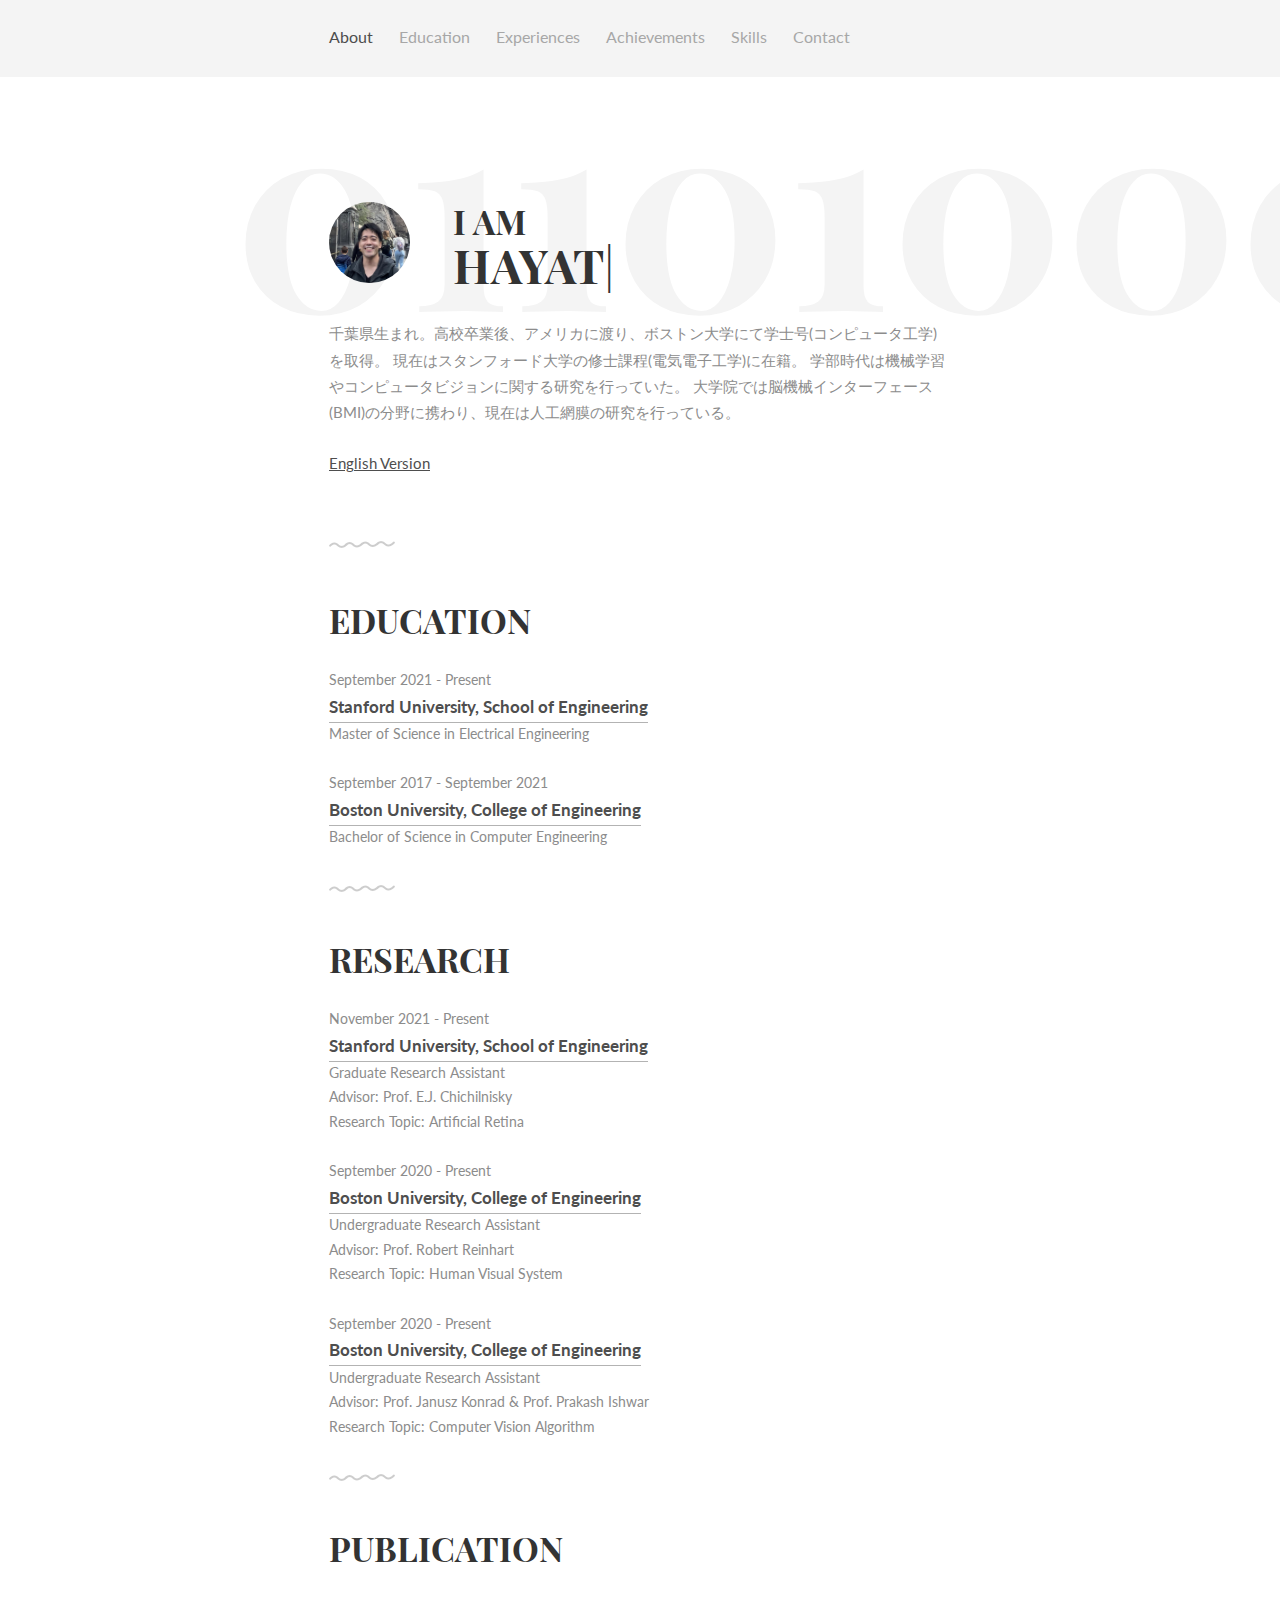
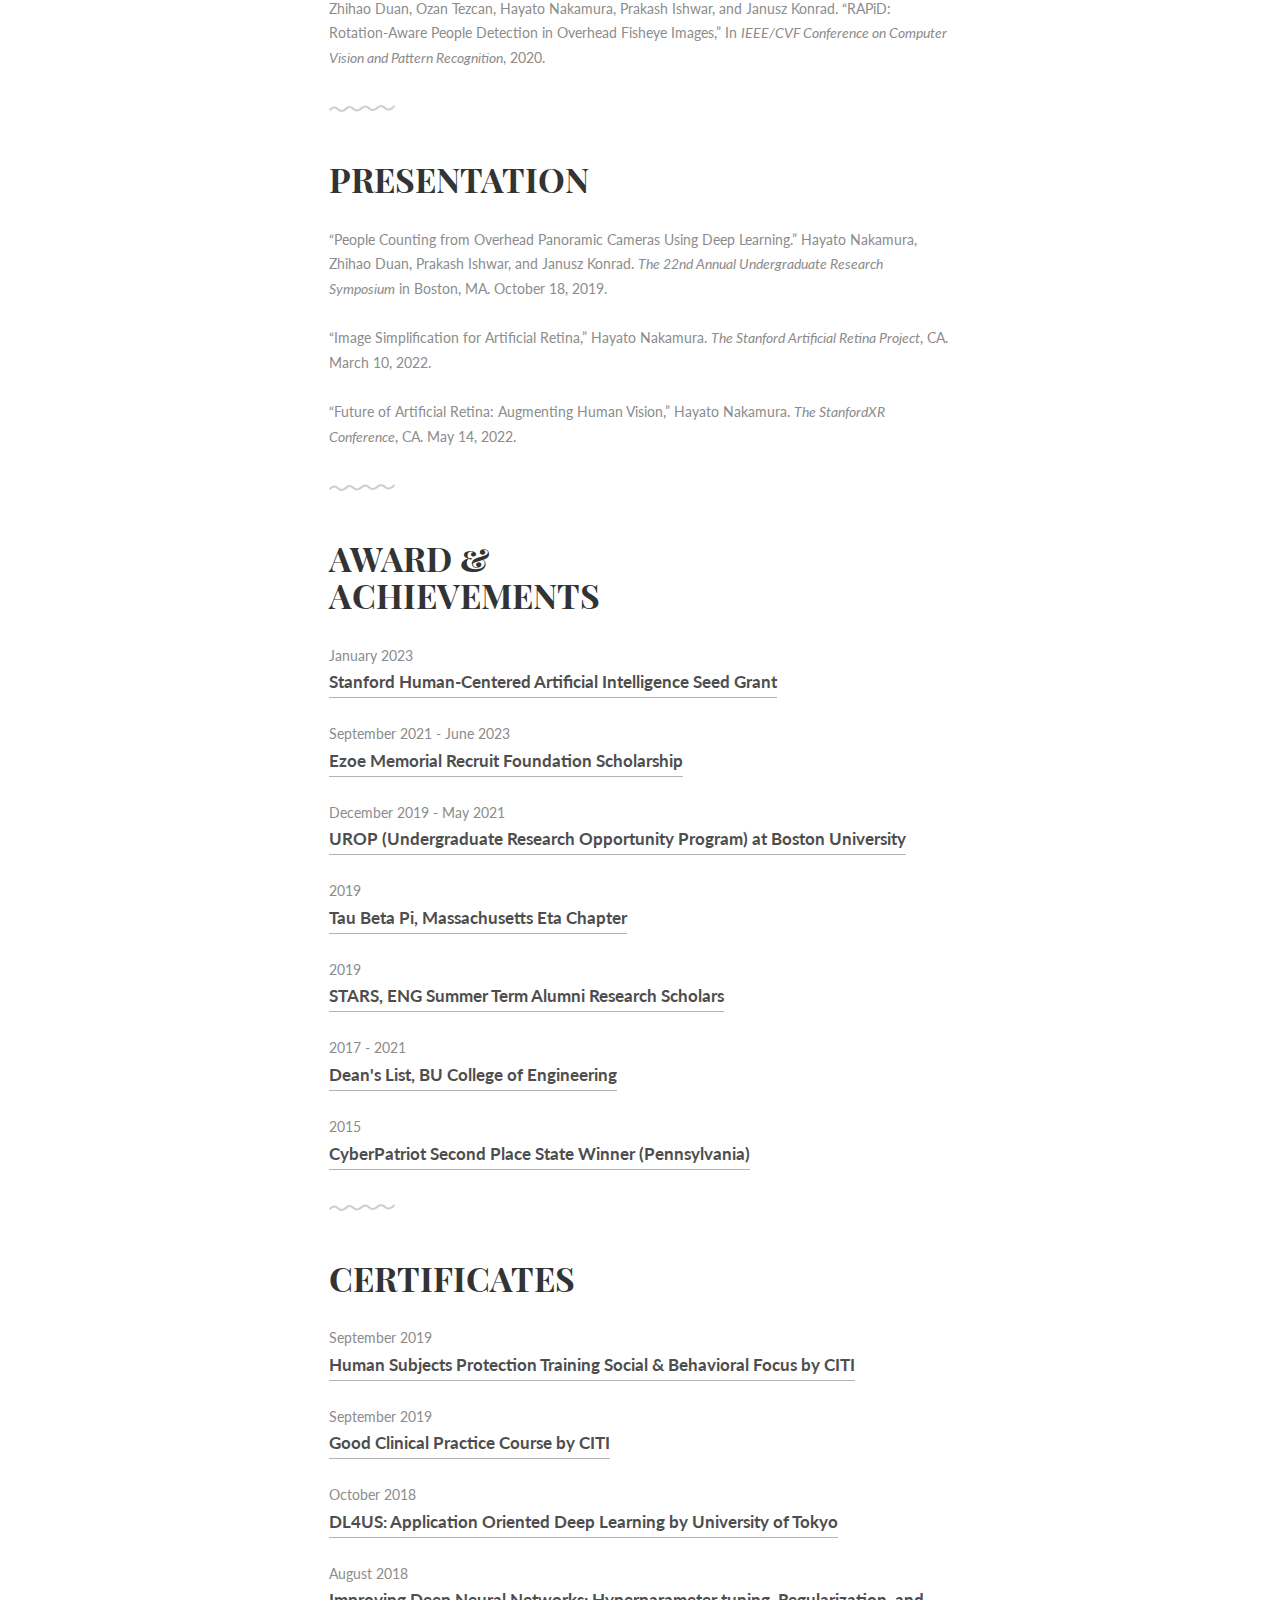
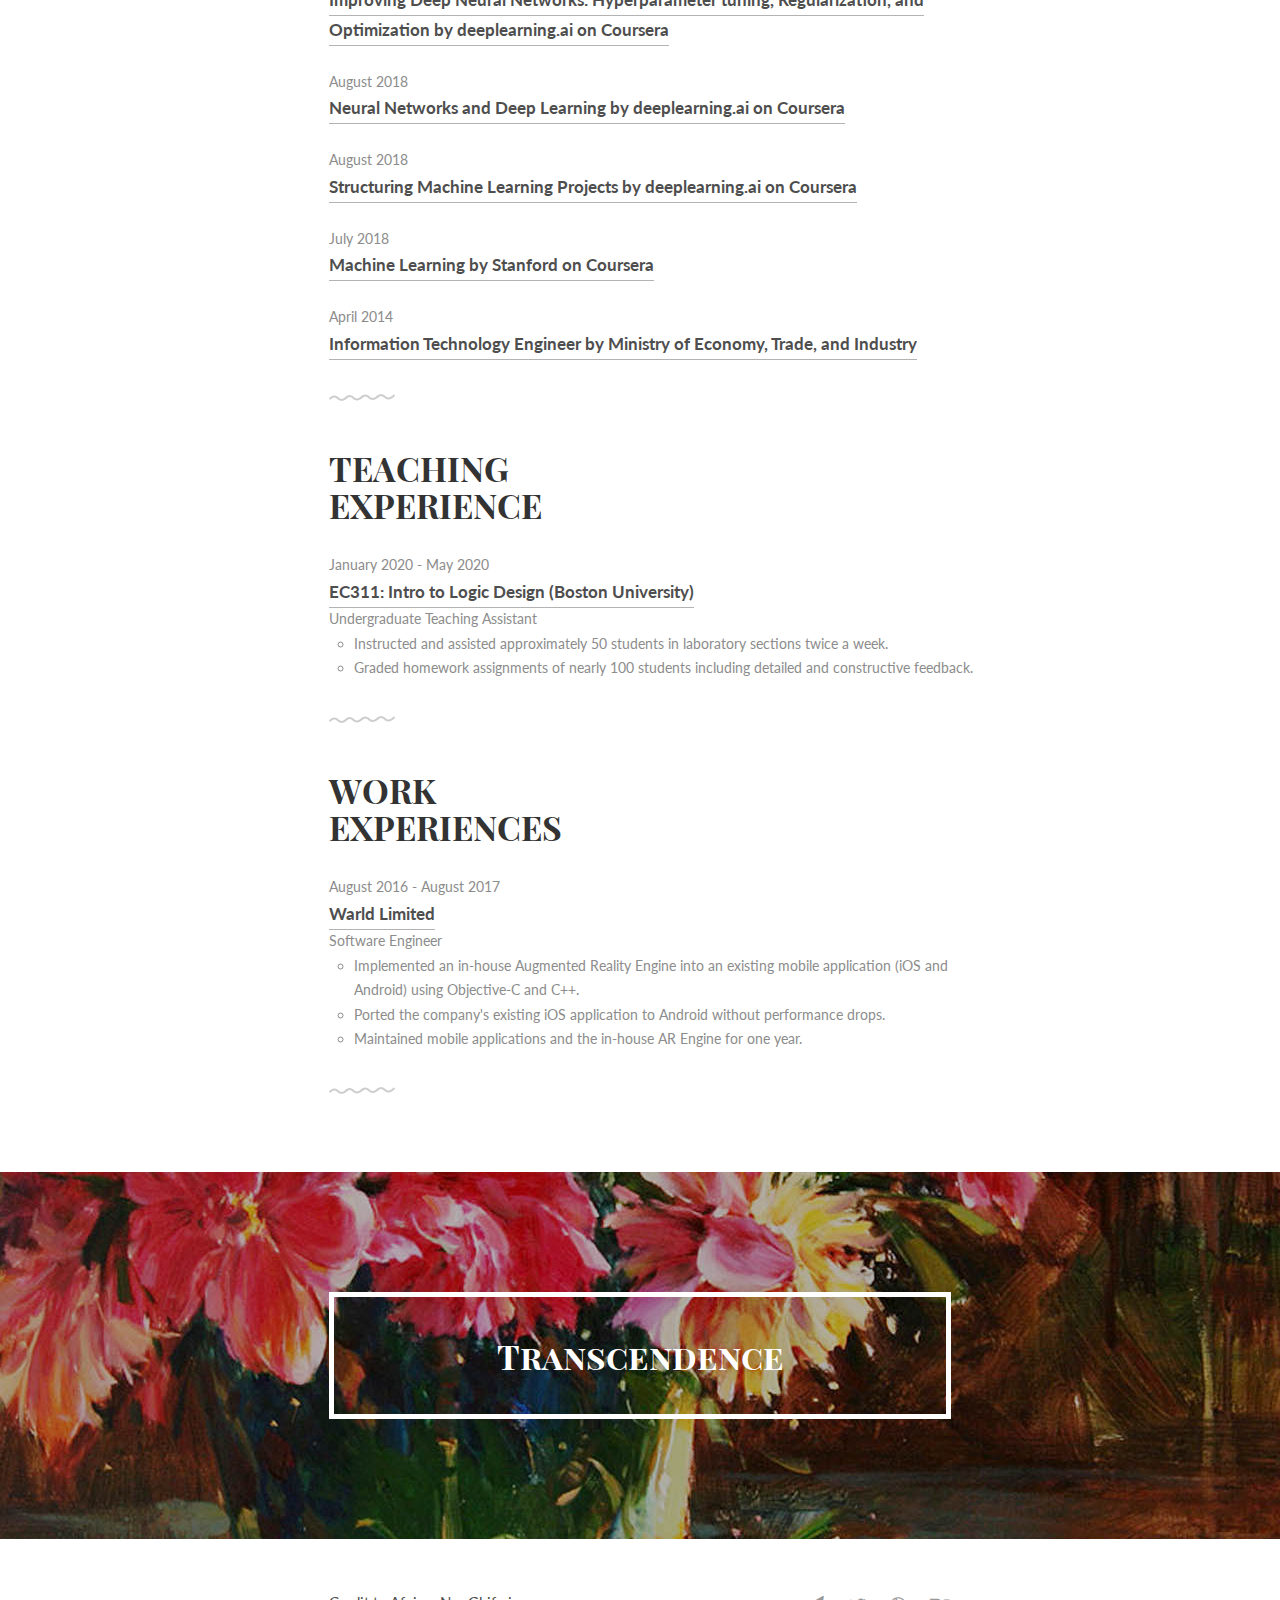
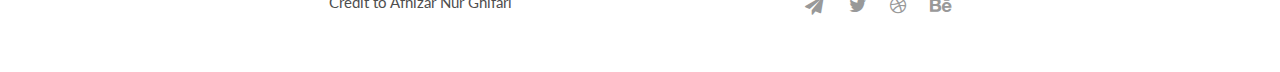
==== index_jp.html @ 0d904527 "jp version" ====
<!DOCTYPE html>
<html>
<head>
    <title>Hayato Nakamura</title>
    <meta charset="utf-8" />
    <meta name="viewport" content="width=device-width, initial-scale=1">
    <meta name="description" content="Draco is free PSD &amp; HTML template by @afnizarnur">
    <meta name="author" content="">
    <meta name="viewport" content="width=device-width, initial-scale=1" />
    <link rel="stylesheet" href="css/kube.min.css" />
    <link rel="stylesheet" href="css/font-awesome.min.css" />
    <link rel="stylesheet" href="css/custom.css" />
    <link rel="shortcut icon" href="img/favicon.png" />
	<link href='https://fonts.googleapis.com/css?family=Playfair+Display+SC:700' rel='stylesheet' type='text/css'>
	<link href='https://fonts.googleapis.com/css?family=Lato:400,700' rel='stylesheet' type='text/css'>
	<style>
		.intro h1:before {
			/* Edit this with your name or anything else */
			content: '0110100001100101011011000110110001101111';
		}
	</style>
</head>
<body>
	<!-- Navigation -->
	<div class="main-nav">
		<div class="container">
			<header class="group top-nav">
				<div class="navigation-toggle" data-tools="navigation-toggle" data-target="#navbar-1">
				    <span class="logo">HAYATO</span>
				</div>
			    <nav id="navbar-1" class="navbar item-nav">
				    <ul>
				        <li class="active"><a href="#about">About</a></li>
                        <li><a href="#education">Education</a></li>
				        <li><a href="#experiences">Experiences</a></li>
				        <li><a href="#achievements">Achievements</a></li>
				        <li><a href="#skills">Skills</a></li>
                        <li><a href="#contact">Contact</a></li>
				    </ul>
				</nav>
			</header>
		</div>
	</div>

	<!-- Introduction -->
	<div class="intro section" id="about">
		<div class="container">
			<!-- <p>Hi, thank you for visiting my website!</p> -->
			<div class="units-row units-split wrap">
				<div class="unit-20">
					<img src="img/IMG_9273.jpg" alt="Avatar">
				</div>
				<div class="unit-80">
					<h1>I am<br><span id="typed"></span></h1>
				</div>
				<p style="color: #8c8c8c;">
                    千葉県生まれ。高校卒業後、アメリカに渡り、ボストン大学にて学士号(コンピュータ工学)を取得。
                    現在はスタンフォード大学の修士課程(電気電子工学)に在籍。
                    学部時代は機械学習やコンピュータビジョンに関する研究を行っていた。
                    大学院では脳機械インターフェース(BMI)の分野に携わり、現在は人工網膜の研究を行っている。
				</p>
				<p style="color: #2e4b89"><a href="index.html">English Version</a></p>
			</div>
		</div>
	</div>

	<!-- Education -->
    <div class="education section second" id="educations">
        <div class="container">
            <h1>Education</h1>
            <ul class="education-list">
                <li>September 2021 - Present</li>
                <li><a href="https://engineering.stanford.edu/">Stanford University, School of Engineering</a></li>
                <li>Master of Science in Electrical Engineering</li>
            </ul>
            <ul class="education-list">
                <li>September 2017 - September 2021</li>
                <li><a href="https://www.bu.edu/eng/">Boston University, College of Engineering</a></li>
                <li>Bachelor of Science in Computer Engineering</li>
            </ul>
        </div>
    </div>

    <!-- Research Experice -->
    <div class="research section second" id="research">
        <div class="container"> 
            <h1>Research</h1>
            <ul class="research-list">
                <li>November 2021 - Present</li>
                <li><a href="https://engineering.stanford.edu/">Stanford University, School of Engineering</a></li>
                <li>Graduate Research Assistant</li>
                <li>Advisor: Prof. E.J. Chichilnisky</li>
                <li>Research Topic: Artificial Retina</li>
            </ul>
			<ul class="research-list">
                <li>September 2020 - Present</li>
                <li><a href="https://www.bu.edu/eng/">Boston University, College of Engineering</a></li>
                <li>Undergraduate Research Assistant</li>
                <li>Advisor: Prof. Robert Reinhart</li>
                <li>Research Topic: Human Visual System</li>
            </ul>
            <ul class="research-list">
                <li>September 2020 - Present</li>
                <li><a href="https://www.bu.edu/eng/">Boston University, College of Engineering</a></li>
                <li>Undergraduate Research Assistant</li>
                <li>Advisor: Prof. Janusz Konrad & Prof. Prakash Ishwar</li>
                <li>Research Topic: Computer Vision Algorithm</li>
            </ul>
        </div>
    </div>

	<!-- Publication -->
	<div class="research section second" id="research">
        <div class="container"> 
            <h1>Publication</h1>
            <ul class="research-list">
                <li>
					Zhihao Duan, Ozan Tezcan, Hayato Nakamura, Prakash Ishwar, and Janusz Konrad. “RAPiD: 
					Rotation-Aware People Detection in Overhead Fisheye Images,” In <i>IEEE/CVF Conference 
					on Computer Vision and Pattern Recognition</i>, 2020.
				</li>					
            </ul>
        </div>
    </div>

	<!-- Presentation -->
	<div class="research section second" id="research">
        <div class="container"> 
            <h1>Presentation</h1>
            <ul class="research-list">
                <li>
					“People Counting from Overhead Panoramic Cameras Using Deep Learning.” Hayato 
					Nakamura, Zhihao Duan, Prakash Ishwar, and Janusz Konrad. <i>The 22nd Annual 
					Undergraduate Research Symposium</i> in Boston, MA. October 18, 2019.
				</li>	
			</ul>
			<ul class="research-list">
				<li>
					“Image Simplification for Artificial Retina,” Hayato Nakamura. <i>The Stanford Artificial Retina 
					Project</i>, CA. March 10, 2022.	
				</li>			
            </ul>
			<ul class="research-list">
				<li>
					“Future of Artificial Retina: Augmenting Human Vision,” Hayato Nakamura. <i>The StanfordXR 
					Conference</i>, CA. May 14, 2022.
				</li>			
            </ul>
        </div>
    </div>

	<!-- Award & Achievements -->
	<div class="award section second" id="achievements">
		<div class="container">
			<h1>Award &amp;<br>Achievements</h1>
			<ul class="award-list list-flat">
				<li>January 2023</li>
				<li><a href="https://hai.stanford.edu/research/grant-programs/seed-research-grants">Stanford Human-Centered Artificial Intelligence Seed Grant</a></li>
			</ul>
			<ul class="award-list list-flat">
				<li>September 2021 - June 2023</li>
				<li><a href="https://www.recruit-foundation.org/en/">Ezoe Memorial Recruit Foundation Scholarship</a></li>
			</ul>
			<ul class="award-list list-flat">
				<li>December 2019 - May 2021</li>
				<li><a href="https://www.bu.edu/urop/">UROP (Undergraduate Research Opportunity Program) at Boston University</a></li>
			</ul>
			<ul class="award-list list-flat">
				<li>2019</li>
				<li><a href="https://www.tbp.org/recruit/recruitHome.cfm">Tau Beta Pi, Massachusetts Eta Chapter</a></li>
			</ul>
			<ul class="award-list list-flat">
				<li>2019</li>
				<li><a href="https://www.bu.edu/eng/admissions/undergraduate/research-opportunities/eng-summer-term-alumni-research-scholars-stars/">STARS, ENG Summer Term Alumni Research Scholars</a></li>
			</ul>
			<ul class="award-list list-flat">
				<li>2017 - 2021</li>
				<li><a href="https://www.bu.edu/academics/eng/policies/undergraduate-policies/deans-list/">Dean's List, BU College of Engineering</a></li>
			</ul>
			<ul class="award-list list-flat">
				<li>2015</li>
				<li><a href="https://www.uscyberpatriot.org/">CyberPatriot Second Place State Winner (Pennsylvania)</a></li>
			</ul>
		</div>
	</div>

	<!-- Certificates -->
	<div class="award section second" id="achievements">
		<div class="container">
			<h1>Certificates</h1>
			<ul class="award-list list-flat">
				<li>September 2019</li>
				<li><a href="https://about.citiprogram.org/course/human-subjects-research-irb-social-behavioral-educational-focus/">Human Subjects Protection Training Social & Behavioral Focus by CITI</a></li>
			</ul>
			<ul class="award-list list-flat">
				<li>September 2019</li>
				<li><a href="https://about.citiprogram.org/series/good-clinical-practice-gcp/">Good Clinical Practice Course by CITI</a></li>
			</ul>
			<ul class="award-list list-flat">
				<li>October 2018</li>
				<li><a href="https://weblab.t.u-tokyo.ac.jp/en/cfp-dl4us/">DL4US: Application Oriented Deep Learning by University of Tokyo</a></li>
			</ul>
			<ul class="award-list list-flat">
				<li>August 2018</li>
				<li><a href="https://www.coursera.org/learn/deep-neural-network">Improving Deep Neural Networks: Hyperparameter tuning, Regularization, and Optimization 
					by deeplearning.ai on Coursera</a></li>
			</ul>
			<ul class="award-list list-flat">
				<li>August 2018</li>
				<li><a href="https://www.coursera.org/learn/neural-networks-deep-learning">Neural Networks and Deep Learning by deeplearning.ai on Coursera </a></li>
			</ul>
			<ul class="award-list list-flat">
				<li>August 2018</li>
				<li><a href="https://www.coursera.org/learn/machine-learning-projects">Structuring Machine Learning Projects by deeplearning.ai on Coursera </a></li>
			</ul>
			<ul class="award-list list-flat">
				<li>July 2018</li>
				<li><a href="https://www.coursera.org/specializations/machine-learning-introduction">Machine Learning by Stanford on Coursera</a></li>
			</ul>
			<ul class="award-list list-flat">
				<li>April 2014</li>
				<li><a href="https://www.jitec.ipa.go.jp/index-e.html">Information Technology Engineer by Ministry of Economy, Trade, and Industry</a></li>
			</ul>
		</div>
	</div>

    <!-- Teaching Experience -->
    <div class="teaching section second" id="teachings">
        <div class="container">
            <h1>Teaching<br>Experience</h1>
            <ul class="teaching-list">
                <li>January 2020 - May 2020</li>
                <li><a href="https://www.bu.edu/eng/">EC311: Intro to Logic Design (Boston University)</a></li>
                <li>Undergraduate Teaching Assistant</li>
                <li id="regli">Instructed and assisted approximately 50 students in laboratory sections twice a week.</li>
                <li id="regli">Graded homework assignments of nearly 100 students including detailed and constructive feedback.</li>
            </ul>
        </div>
    </div>

    <!-- Work Experience -->
	<div class="work section second" id="experiences">
		<div class="container">
			<h1>Work<br>Experiences</h1>
			<ul class="work-list">
				<li>August 2016 - August 2017</li>
				<li><a href="https://hk.linkedin.com/company/warld-limited">Warld Limited</a></li>
				<li>Software Engineer</li>
                <li id="regli">Implemented an in-house Augmented Reality Engine into an existing mobile application (iOS and Android) using Objective-C and C++.
                <li id="regli">Ported the company's existing iOS application to Android without performance drops.</li>
                <li id="regli">Maintained mobile applications and the in-house AR Engine for one year.</li>
			</ul>
		</div>
	</div>

	<!-- Technical Skills -->
	<!-- <div class="skills section second" id="skills">
		<div class="container">
			<h1>Technical<br>Skills</h1>
			<ul class="skill-list list-flat">
				<li>Web Technology</li>
				<li>HTML / CSS / SASS / PHP / Javascript</li>
			</ul>
			<ul class="skill-list list-flat">
				<li>Database</li>
				<li>MySQL / MongoDB / Oracle / Access</li>
			</ul>
			<ul class="skill-list list-flat">
				<li>Framework</li>
				<li>Laravel / CodeIgniter / Zend / Ruby On Rails</li>
			</ul>
		</div>
	</div> -->

	<!-- Quote -->
	<div class="quote">
		<div class="container text-centered">
			<h1>Transcendence</h1>
		</div>
	</div>

	<footer>
		<div class="container">
			<div class="units-row">
			    <div class="unit-50">
			    	<p>Credit to Afnizar Nur Ghifari</p>
			    </div>
			    <div class="unit-50">
					<ul class="social list-flat right">
						<li><a href="mailto:nkwhayato@gmail.com"><i class="fa fa-send"></i></a></li>
						<li><a href="http://twitter.com/afnizarnur"><i class="fa fa-twitter"></i></a></li>
						<li><a href="http://dribbble.com/afnizarnur"><i class="fa fa-dribbble"></i></a></li>
						<li><a href="http://behance.com/afnizarnur"><i class="fa fa-behance"></i></a></li>
					</ul>
			    </div>
			</div>
		</div>
	</footer>

	<!-- Javascript -->
	<script src="js/jquery.min.js"></script>
	<script src="js/typed.min.js"></script>
    <script src="js/kube.min.js"></script>
    <script src="js/site.js"></script>
    <script>
		function newTyped(){}$(function(){$("#typed").typed({
		// Change to edit type effect
		strings: ["Hayato Nakamura"],

		typeSpeed:90,backDelay:700,contentType:"html",loop:!0,resetCallback:function(){newTyped()}}),$(".reset").click(function(){$("#typed").typed("reset")})});
    </script>
</body>
</html>
---- css/kube.min.css ----
*,*:before,*:after{-webkit-box-sizing:border-box;-moz-box-sizing:border-box;box-sizing:border-box}html{font-family:sans-serif;-ms-text-size-adjust:100%;-webkit-text-size-adjust:100%}html,body,div,span,object,iframe,p,blockquote,pre,a,abbr,acronym,address,big,cite,code,del,dfn,em,img,ins,kbd,q,s,samp,small,strike,strong,sub,sup,tt,var,b,u,i,center,dl,dt,dd,ol,ul,li,fieldset,form,label,legend,table,caption,tbody,tfoot,thead,tr,th,td,article,aside,canvas,details,embed,figure,figcaption,footer,header,hgroup,menu,nav,output,ruby,section,summary,time,mark,audio,video,h1,h2,h3,h4,h5,h6{margin:0;padding:0;border:0;outline:0;font-size:100%;vertical-align:baseline;background:transparent}a:active,a:hover{outline:0}article,aside,details,figcaption,figure,footer,header,hgroup,main,nav,section,embed,object,iframe,audio,video,canvas,progress,meter,output,textarea{display:block}audio:not([controls]){display:none;height:0}blockquote,q{quotes:none}blockquote p:before,blockquote p:after,q:before,q:after{content:'';content:none}table{border-collapse:collapse;border-spacing:0}caption,th,td{text-align:left;vertical-align:top}thead th,thead td{font-weight:bold;vertical-align:bottom}a img,th img,td img{vertical-align:top}button,input,select,textarea{margin:0}textarea{overflow:auto;vertical-align:top;resize:vertical}button{width:auto;overflow:visible}input[type="reset"],input[type="submit"],input[type="file"],input[type="radio"],input[type="checkbox"],select,button{cursor:pointer}input[type="radio"],input[type="checkbox"]{font-size:110%;position:relative;top:-1px;margin-right:3px}input[type="search"]{-webkit-appearance:textfield}input[type="search"]::-webkit-search-decoration,input[type="search"]::-webkit-search-cancel-button{-webkit-appearance:none}hr{display:block;height:1px;border:0;border-top:1px solid #ddd}img,video,audio,embed,object{max-width:100%}img,video,embed,object{height:auto}embed,object{height:100%}img{vertical-align:middle;-ms-interpolation-mode:bicubic}body{font-family:"Helvetica Neue",Helvetica,Tahoma,sans-serif;font-size:.9375em;line-height:1.65em;background:#fff;color:#222}a{color:#134da5}a:focus,a:hover{color:#de2c3b}h1,h2,h3,h4,h5,h6,.h1,.h2,.h3,.h4,.h5,.h6{font-family:"Helvetica Neue",Helvetica,Tahoma,sans-serif;font-weight:bold;color:#000;text-rendering:optimizeLegibility;margin:0 0 .5em 0}h1,.h1,h2,.h2{line-height:1.1}h3,.h3,h4,.h4{line-height:1.3}h1,.h1{font-size:2.25em}h2,.h2{font-size:1.5em;margin-bottom:.7em}h3,.h3{font-size:1.3125em}h4,.h4{font-size:1.125em}h5,.h5{font-size:1em}h6,.h6{font-size:.75em;text-transform:uppercase}.lead{font-size:1.3125em;line-height:1.5;margin-bottom:1.0999999999999999em}p,ul,ol,dl,dd,dt,blockquote,td,th{line-height:1.65em}ul,ol,ul ul,ol ol,ul ol,ol ul{margin:0 0 0 3.3em}ul li,ol li{text-align:left}ol ol li{list-style-type:lower-alpha}ol ol ol li{list-style-type:lower-roman}p,ul,ol,dl,blockquote,hr,pre,table,form,fieldset,figure,address{margin-bottom:1.65em}blockquote{position:relative;font-style:italic;font-size:1.125em;margin-left:2.4749999999999996em;padding-left:1.65em;border-left:2px solid #ddd}blockquote p{margin-bottom:.5em}blockquote small,cite{color:rgba(0,0,0,0.4);font-style:italic}small,blockquote cite{font-size:12.75px;line-height:1}address{font-style:normal}dl dt{font-weight:bold}dd{margin-left:1.65em}s,del{text-decoration:line-through}abbr[title],dfn[title]{border-bottom:1px dotted #0f0f0f;cursor:help}strong,b{font-weight:bold}em,i{font-style:italic}sub,sup{font-size:11.25px;line-height:0;position:relative}sup{top:-0.5em}sub{bottom:-0.25em}figcaption{margin:.3em 0;font-size:12.75px;font-style:italic}ins,u{text-decoration:underline}mark{background-color:#ffc800;color:#0f0f0f;text-decoration:none}pre,code,kbd,samp,var,output{font-size:90%;font-style:normal;font-family:Menlo,Monaco,Consolas,"Courier New",monospace}pre{margin-top:1.65em;font-size:100%;line-height:1.5;color:#222;overflow:auto}code,samp,kbd{padding:3px 6px 2px 6px;display:inline-block;line-height:1;border-radius:2px}code{background:#f4f4f4;border:1px solid #d4d4d4}pre code{font-size:100%;border:0;padding:0;background:0;line-height:1.65em}var{color:rgba(0,0,0,0.5)}samp{background:#d3e3fb;border:1px solid #b2cef8}kbd{background:#0f0f0f;color:rgba(255,255,255,0.85);white-space:nowrap}button:active,button:focus{outline:0}textarea,select{font-family:"Helvetica Neue",Helvetica,Tahoma,sans-serif;font-size:1em;box-shadow:none}textarea,select[multiple],select[multiple="multiple"]{padding:.3em .35em;line-height:1.35em;width:100%}input[type="text"],input[type="password"],input[type="email"],input[type="url"],input[type="phone"],input[type="tel"],input[type="number"],input[type="datetime"],input[type="date"],input[type="month"],input[type="color"],input[type="time"],input[type="search"],input[type="datetime-local"]{font-family:"Helvetica Neue",Helvetica,Tahoma,sans-serif;font-size:1em;box-shadow:none;padding:.3em .35em;line-height:1.65em;border-radius:0;outline:0}select[multiple],select[multiple="multiple"],textarea,input[type="text"],input[type="password"],input[type="email"],input[type="url"],input[type="phone"],input[type="tel"],input[type="number"],input[type="datetime"],input[type="date"],input[type="month"],input[type="color"],input[type="time"],input[type="search"],input[type="datetime-local"]{background:#fff;border:1px solid #ccc;position:relative;z-index:2;-webkit-appearance:none}textarea[disabled],input[type="text"][disabled],input[type="password"][disabled],input[type="email"][disabled],input[type="url"][disabled],input[type="phone"][disabled],input[type="tel"][disabled],input[type="number"][disabled],input[type="datetime"][disabled],input[type="date"][disabled],input[type="month"][disabled],input[type="color"][disabled],input[type="time"][disabled],input[type="search"][disabled],input[type="datetime-local"][disabled]{resize:none;color:rgba(0,0,0,0.5)}select[disabled],input[type="checkbox"][disabled],input[type="radio"][disabled]{cursor:default}input::-moz-focus-inner,button::-moz-focus-inner{border:0;padding:0}input[type="range"]{position:relative;top:3px}select{margin-bottom:0!important}fieldset{padding:1.65em;margin-bottom:1.65em;border:1px solid #ccc}fieldset *:last-child{margin-bottom:0!important}legend{font-weight:bold;padding:0 1em;margin-left:-1em}table{max-width:100%;width:100%;empty-cells:show}table caption{text-transform:uppercase;padding:0 1.0999999999999999em;color:rgba(0,0,0,0.4);font-size:12.75px}table th,table td{border-bottom:1px solid #eee;padding:.825em 1.0999999999999999em}table tfoot th,table tfoot td{color:rgba(0,0,0,0.4)}.units-container:after,.units-row:after{content:"";display:table;clear:both}.units-container:after,.units-row:after{content:"";display:table;clear:both}.units-container{padding-top:1px;margin-top:-1px}.units-row{margin-bottom:1.65em}.width-100,.unit-100{width:100%}.width-90,.unit-90{width:90%}.width-80,.unit-80{width:80%}.width-75,.unit-75{width:75%}.width-70,.unit-70{width:70%}.width-66,.unit-66{width:66.6%}.width-65,.unit-65{width:65%}.width-60,.unit-60{width:60%}.width-50,.unit-50{width:50%}.width-40,.unit-40{width:40%}.width-35,.unit-35{width:35%}.width-33,.unit-33{width:33.3%}.width-30,.unit-30{width:30%}.width-25,.unit-25{width:25%}.width-20,.unit-20{width:20%}.width-10,.unit-10{width:10%}.units-row .unit-90,.units-row .unit-80,.units-row .unit-75,.units-row .unit-70,.units-row .unit-66,.units-row .unit-65,.units-row .unit-60,.units-row .unit-50,.units-row .unit-40,.units-row .unit-35,.units-row .unit-33,.units-row .unit-30,.units-row .unit-25,.units-row .unit-20,.units-row .unit-10{float:left;margin-left:3%}.units-row .unit-90:first-child,.units-row .unit-80:first-child,.units-row .unit-75:first-child,.units-row .unit-70:first-child,.units-row .unit-66:first-child,.units-row .unit-65:first-child,.units-row .unit-60:first-child,.units-row .unit-50:first-child,.units-row .unit-40:first-child,.units-row .unit-35:first-child,.units-row .unit-33:first-child,.units-row .unit-30:first-child,.units-row .unit-25:first-child,.units-row .unit-20:first-child,.units-row .unit-10:first-child{margin-left:0}.units-row .unit-90{width:89.7%}.units-row .unit-80{width:79.4%}.units-row .unit-75{width:74.25%}.units-row .unit-70{width:69.1%}.units-row .unit-66{width:65.66666666666666%}.units-row .unit-65{width:65.66666666666666%}.units-row .unit-60{width:58.800000000000004%}.units-row .unit-50{width:48.5%}.units-row .unit-40{width:38.2%}.units-row .unit-35{width:31.333333333333332%}.units-row .unit-33{width:31.333333333333332%}.units-row .unit-30{width:27.9%}.units-row .unit-25{width:22.75%}.units-row .unit-20{width:17.6%}.units-row .unit-10{width:7.3%}.unit-push-90,.unit-push-80,.unit-push-75,.unit-push-70,.unit-push-66,.unit-push-65,.unit-push-60,.unit-push-50,.unit-push-40,.unit-push-35,.unit-push-33,.unit-push-30,.unit-push-25,.unit-push-20,.unit-push-10{position:relative}.unit-push-90{left:92.7%}.unit-push-80{left:82.4%}.unit-push-75{left:77.25%}.unit-push-70{left:72.1%}.unit-push-66{left:68.66666666666666%}.unit-push-65{left:68.66666666666666%}.unit-push-60{left:61.800000000000004%}.unit-push-50{left:51.5%}.unit-push-40{left:41.2%}.unit-push-35{left:34.33333333333333%}.unit-push-33{left:34.33333333333333%}.unit-push-30{left:30.9%}.unit-push-25{left:25.75%}.unit-push-20{left:20.6%}.unit-push-10{left:10.3%}.units-row .unit-push-right{float:right}.units-row .unit-role-right{margin-left:3%;float:right}.units-row .unit-role-left{margin-left:0}.centered,.unit-centered{float:none!important;margin:0 auto!important}.unit-padding{padding:1.65em}.units-padding .unit-100,.units-padding .unit-90,.units-padding .unit-80,.units-padding .unit-75,.units-padding .unit-70,.units-padding .unit-66,.units-padding .unit-65,.units-padding .unit-60,.units-padding .unit-50,.units-padding .unit-40,.units-padding .unit-35,.units-padding .unit-33,.units-padding .unit-30,.units-padding .unit-25,.units-padding .unit-20,.units-padding .unit-10{padding:1.65em}.units-split .unit-90,.units-split .unit-80,.units-split .unit-75,.units-split .unit-70,.units-split .unit-66,.units-split .unit-65,.units-split .unit-60,.units-split .unit-50,.units-split .unit-40,.units-split .unit-35,.units-split .unit-33,.units-split .unit-30,.units-split .unit-25,.units-split .unit-20,.units-split .unit-10{margin-left:0}.units-split .unit-90{width:90%}.units-split .unit-80{width:80%}.units-split .unit-75{width:75%}.units-split .unit-70{width:70%}.units-split .unit-66{width:66.6%}.units-split .unit-65{width:65%}.units-split .unit-60{width:60%}.units-split .unit-50{width:50%}.units-split .unit-40{width:40%}.units-split .unit-35{width:35%}.units-split .unit-33{width:33.3%}.units-split .unit-30{width:30%}.units-split .unit-25{width:25%}.units-split .unit-20{width:20%}.units-split .unit-10{width:10%}.blocks-2,.blocks-3,.blocks-4,.blocks-5,.blocks-6{padding-left:0;list-style:none;margin-left:-3%}.blocks-2:after,.blocks-3:after,.blocks-4:after,.blocks-5:after,.blocks-6:after{content:"";display:table;clear:both}.blocks-2:after,.blocks-3:after,.blocks-4:after,.blocks-5:after,.blocks-6:after{content:"";display:table;clear:both}.blocks-2>li,.blocks-3>li,.blocks-4>li,.blocks-5>li,.blocks-6>li{height:auto;float:left;margin-bottom:1.65em;margin-left:3%}.blocks-2>li ul,.blocks-3>li ul,.blocks-4>li ul,.blocks-5>li ul,.blocks-6>li ul{list-style-type:disc}.blocks-2>li ul ul,.blocks-3>li ul ul,.blocks-4>li ul ul,.blocks-5>li ul ul,.blocks-6>li ul ul{list-style-type:circle}.blocks-2>li li,.blocks-3>li li,.blocks-4>li li,.blocks-5>li li,.blocks-6>li li{float:none;margin:0}.blocks-2>li{width:47%}.blocks-3>li{width:30.333333333333332%}.blocks-4>li{width:22%}.blocks-5>li{width:17%}.blocks-6>li{width:13.666666666666666%}.block-first{clear:both}table.table-bordered td,table.table-bordered th{border:1px solid #eee}table.table-simple td,table.table-simple th,table.table-simple caption{border:0;padding-left:0}table.table-flat td,table.table-flat th,table.table-flat caption{border:0;padding:0}table.table-stroked td,table.table-stroked th{border-bottom:1px solid #eee}table.table-stripped tbody tr:nth-child(odd) td{background:#f8f8f8}table.table-hovered tbody tr:hover td{background-color:#f4f4f4}.table-container{width:100%;overflow:auto;margin-bottom:1.65em}.table-container table{margin-bottom:0}.table-container::-webkit-scrollbar{-webkit-appearance:none;width:14px;height:14px}.table-container::-webkit-scrollbar-thumb{border-radius:8px;border:3px solid #fff;background-color:rgba(0,0,0,0.3)}.forms .btn,.forms input[type="submit"].btn,.forms button,.forms input[type="submit"],.forms input[type="reset"]{padding:.3625em 1.3em}.forms .btn-outline{padding:.3em 1.3em}.forms .btn-outline.bold{padding:.2375em 1.3em}.forms label{display:block;margin-bottom:1.0999999999999999em}.forms input[type="text"],.forms input[type="password"],.forms input[type="email"],.forms input[type="url"],.forms input[type="phone"],.forms input[type="tel"],.forms input[type="number"],.forms input[type="datetime"],.forms input[type="date"],.forms input[type="month"],.forms input[type="color"],.forms input[type="time"],.forms input[type="search"],.forms input[type="range"],.forms input[type="file"],.forms input[type="datetime-local"],.forms textarea,.forms select{display:block}.forms-inline input[type="text"],.forms-inline-list input[type="text"],.forms-inline input[type="password"],.forms-inline-list input[type="password"],.forms-inline input[type="email"],.forms-inline-list input[type="email"],.forms-inline input[type="url"],.forms-inline-list input[type="url"],.forms-inline input[type="phone"],.forms-inline-list input[type="phone"],.forms-inline input[type="tel"],.forms-inline-list input[type="tel"],.forms-inline input[type="number"],.forms-inline-list input[type="number"],.forms-inline input[type="datetime"],.forms-inline-list input[type="datetime"],.forms-inline input[type="date"],.forms-inline-list input[type="date"],.forms-inline input[type="month"],.forms-inline-list input[type="month"],.forms-inline input[type="color"],.forms-inline-list input[type="color"],.forms-inline input[type="time"],.forms-inline-list input[type="time"],.forms-inline input[type="search"],.forms-inline-list input[type="search"],.forms-inline input[type="range"],.forms-inline-list input[type="range"],.forms-inline input[type="file"],.forms-inline-list input[type="file"],.forms-inline input[type="datetime-local"],.forms-inline-list input[type="datetime-local"],.forms-inline textarea,.forms-inline-list textarea,.forms-inline select,.forms-inline-list select{display:inline-block}.forms-list,.forms-inline,.forms-inline-list{margin:0;padding:0;margin-bottom:1.0999999999999999em;list-style:none}.forms-list label,.forms-inline label,.forms-inline-list li,.forms-inline-list li label{display:inline-block;margin-bottom:0}.forms-inline-list li label{margin-right:.825em}.forms-inline-list li{margin-bottom:3px}.forms-list li{margin-bottom:6px}.forms-desc{margin-top:4px;color:rgba(0,0,0,0.4);font-size:12.75px;line-height:1.4em}input[type="text"],input[type="password"],input[type="email"],input[type="url"],input[type="phone"],input[type="tel"],input[type="number"],input[type="datetime"],input[type="date"],input[type="month"],input[type="color"],input[type="time"],input[type="search"],input[type="datetime-local"],textarea{-moz-transition:border ease .5s;transition:border ease .5s}.error,.success{font-weight:normal;font-size:12.75px}input.input-error,textarea.input-error,select.input-error,.input-error{border-color:#de2c3b;box-shadow:0 0 0 2px rgba(222,44,59,0.3),0 1px 2px rgba(0,0,0,0.2) inset}input.input-success,textarea.input-success,select.input-success,.input-success{border-color:#2c9f42;box-shadow:0 0 0 2px rgba(44,159,66,0.3),0 1px 2px rgba(0,0,0,0.2) inset}input.input-gray,textarea.input-gray,select.input-gray,.input-gray{border-color:#b3b6b7;box-shadow:0 0 0 2px rgba(179,182,183,0.4),0 1px 2px rgba(0,0,0,0.2) inset}input[type="text"]:focus,input[type="password"]:focus,input[type="email"]:focus,input[type="url"]:focus,input[type="phone"]:focus,input[type="tel"]:focus,input[type="number"]:focus,input[type="datetime"]:focus,input[type="date"]:focus,input[type="month"]:focus,input[type="color"]:focus,input[type="time"]:focus,input[type="search"]:focus,input[type="datetime-local"]:focus,textarea:focus{outline:0;border-color:#2575ed;box-shadow:0 0 0 2px rgba(37,117,237,0.3),0 1px 2px rgba(0,0,0,0.2) inset}input.input-search,input[type="search"]{padding-right:.5em;padding-left:.5em;margin-bottom:0;border-radius:15px}input.input-on-black{border:1px solid rgba(255,255,255,0.1);background:rgba(255,255,255,0.35)}input.input-on-black::-webkit-input-placeholder{color:rgba(255,255,255,0.6)}input.input-on-black::-moz-placeholder{color:rgba(255,255,255,0.6)}input.input-on-black:focus,input.input-on-black.active{border:1px solid #fff;background:#fff;box-shadow:none}input.input-on-black:focus::-webkit-input-placeholder,input.input-on-black.active::-webkit-input-placeholder{color:#aaa}input.input-on-black:focus::-moz-placeholder,input.input-on-black.active::-moz-placeholder{color:#aaa}input.input-big{font-size:18px}input.input-small{font-size:12.75px}input.input-smaller{font-size:11.25px}.input-groups{display:table!important}.input-groups input{width:100%}.input-groups input,.input-groups .input-append,.input-groups .input-prepend,.input-groups .btn-append{display:table-cell!important}.input-groups .btn-append,.input-groups .input-append,.input-groups .input-prepend{width:1%;vertical-align:middle}.input-groups .input-append,.input-groups .input-prepend{background-color:#f4f4f4;border:1px solid #d4d4d4;margin:0;padding:.45em .75em .15em .75em;color:rgba(0,0,0,0.6);line-height:1.65em;font-size:12.75px;white-space:nowrap}.input-groups .input-prepend{border-right:0}.input-groups .input-append{position:relative;z-index:1;border-left:none}.input-groups .btn-append .btn{display:block;height:auto;border-radius:0 2px 2px 0}.navbar{font-size:105%;margin-bottom:1.65em}.navbar:after{content:"";display:table;clear:both}.navbar:after{content:"";display:table;clear:both}.navbar.navbar-left{float:left}.navbar.navbar-right{float:right}.navbar ul{list-style:none;margin:0}.navbar ul:after{content:"";display:table;clear:both}.navbar ul:after{content:"";display:table;clear:both}.navbar li{float:left;margin-right:1.65em}.navbar.navbar-right li{margin-right:0;margin-left:1.65em}.navbar a,.navbar span{display:block;text-decoration:none}.navbar a:hover{color:#de2c3b;text-decoration:underline}.navbar li.active a,.navbar span{text-decoration:none;cursor:text;color:rgba(0,0,0,0.4)}.navigation-toggle{display:none;text-transform:uppercase;position:relative;color:#0f0f0f;background-color:#fff}.navigation-toggle:after{position:absolute;z-index:1;top:50%;margin-top:-12px;left:10px;content:"\2630";font-size:24px;line-height:1}.navigation-toggle.navigation-toggle-black{background-color:#0f0f0f;color:#fff}.navigation-toggle.navigation-toggle-show{margin-bottom:1.65em}.navigation-toggle span{position:relative;z-index:2;cursor:pointer;display:block;padding:10px 20px 10px 40px}.navigation-fixed{position:fixed;top:0;left:0;z-index:101}.navbar-pills a,.navbar-pills span{padding:.825em 1.65em}.navbar-pills a:hover{color:#0f0f0f;background:#eee}.navbar-pills li.active a,.navbar-pills span{text-decoration:none;cursor:text;color:rgba(0,0,0,0.4);background:#eee}.navbar-pills li{margin-right:1px}.navbar-pills.navbar-right li{margin-left:1px}.fullwidth ul{width:100%}.fullwidth li{float:none!important;margin:0;display:table-cell;width:1%;text-align:center}.fullwidth li a,.fullwidth li span{display:block}.nav{margin-bottom:1.65em}.nav ul{list-style:none;margin:0}.nav ul li ul{margin-left:2em;font-size:.95em}.nav a,.nav span{display:block;padding:.5em 0}.nav a{color:#0f0f0f;text-decoration:none}.nav a:hover{color:#de2c3b;text-decoration:underline}.nav li.active a,.nav span{text-decoration:none;cursor:text;color:rgba(0,0,0,0.4)}.nav i.fa{width:1.65em}.nav-stacked li{margin-bottom:1px}.nav-stacked a,.nav-stacked span{padding:.6em .7em}.nav-stacked a{background:#f6f6f6}.nav-stacked a:hover{color:#000;background:#eee}.nav-stacked li.active a,.nav-stacked span{background:#fff;text-decoration:none;cursor:text;color:rgba(0,0,0,0.3)}.nav-stats li{position:relative}.nav-stats a,.nav-stats span{padding-right:50px}.nav-stats sup,.nav-stats .badge{position:absolute;top:50%;right:0}.nav-stats sup{color:rgba(0,0,0,0.4)}.nav-stats .badge{margin-top:-8px}.nav-tabs{border-bottom:1px solid #e3e3e3;margin-bottom:1.65em}.nav-tabs:after{content:"";display:table;clear:both}.nav-tabs:after{content:"";display:table;clear:both}.nav-tabs ul{list-style:none;margin:0}.nav-tabs li{float:left;margin-right:2px}.nav-tabs a,.nav-tabs span{display:block;line-height:1;padding:.825em 1.65em;border:1px solid transparent}.nav-tabs a{color:rgba(0,0,0,0.5);text-decoration:none}.nav-tabs a:focus,.nav-tabs a:hover{color:#0f0f0f;text-decoration:underline;background-color:#eee}.nav-tabs li.active a,.nav-tabs span{color:#0f0f0f;background:#fff;position:relative;border:1px solid #ddd;border-bottom:1px solid #fff;bottom:-1px;cursor:default;text-decoration:none}.breadcrumbs{margin-bottom:1.65em}.breadcrumbs:after{content:"";display:table;clear:both}.breadcrumbs:after{content:"";display:table;clear:both}.breadcrumbs ul{font-size:.9em;color:rgba(0,0,0,0.4);list-style:none;margin:0}.breadcrumbs ul:after{content:"";display:table;clear:both}.breadcrumbs ul:after{content:"";display:table;clear:both}.breadcrumbs li{float:left;margin-right:5px}.breadcrumbs li+li:before{content:" > ";color:#aaa;font-size:12px;margin:0 7px 0 5px;position:relative;top:-1px}.breadcrumbs.breadcrumbs-path li+li:before{content:" / ";top:0}.breadcrumbs a{color:#0f0f0f;text-decoration:none}.breadcrumbs a:hover{color:#0f0f0f;text-decoration:underline}.breadcrumbs li.active a,.breadcrumbs span,.breadcrumbs li.active a:hover{text-decoration:none;cursor:text;color:rgba(0,0,0,0.4)}.pagination{position:relative;left:-9px;margin-left:0;list-style:none}.pagination:after{content:"";display:table;clear:both}.pagination:after{content:"";display:table;clear:both}.pagination li{float:left;margin-right:2px}.pagination a,.pagination span{display:block;padding:7px 9px;line-height:1;border-radius:2px;color:#0f0f0f;text-decoration:none}.pagination span,.pagination li.active a,.pagination li.active a:hover{color:#fff;background-color:#0f0f0f;cursor:text}.pagination a:focus,.pagination a:hover{text-decoration:none;background-color:#0f0f0f;color:#fff}.btn,input[type="submit"].btn{display:inline-block;vertical-align:top;font-family:"Helvetica Neue",Helvetica,Tahoma,sans-serif;font-size:1em;font-weight:400;line-height:1.65em;text-align:center;text-decoration:none;color:#222;-webkit-appearance:none;outline:0;margin:0;border:0;border-radius:2px;box-shadow:none;cursor:pointer;background:#e0e3e5;padding:.55em 2.5em}.btn:hover,input[type="submit"].btn:hover{color:rgba(0,0,0,0.5);background:#b3b6b7}.btn::-moz-focus-inner{border:0;padding:0}.btn-big,input[type="submit"].btn-big{font-size:18px}.btn-small,input[type="submit"].btn-small{font-size:12.75px}.btn-smaller,input[type="submit"].btn-smaller{font-size:11.25px;vertical-align:baseline}.btn-round{border-radius:15px}.btn-outline,input[type="submit"].btn-outline{background:0;padding:.48750000000000004em 2.5em;border:1px solid #0f0f0f}.btn-outline:hover,input[type="submit"].btn-outline:hover{border-color:#b3b6b7}.btn-outline.btn-active{padding:.55em 2.5em}.btn-outline.bold{border-width:2px;padding:.42500000000000004em 2.5em}.btn-active,.btn[disabled],.btn-disabled{background:0;background:#b3b6b7;color:rgba(0,0,0,0.5)}.btn-active:hover,.btn[disabled]:hover,.btn-disabled:hover{color:rgba(0,0,0,0.5);background:#b3b6b7}.btn-active{box-shadow:0 1px 3px rgba(0,0,0,0.4) inset}.btn-outline.btn[disabled],.btn-outline.btn-disabled{background:0;box-shadow:none;color:rgba(0,0,0,0.3);border:1px solid rgba(0,0,0,0.1)}.btn-outline.btn-active{background:0;color:rgba(0,0,0,0.4);border:0;box-shadow:0 1px 3px rgba(0,0,0,0.2) inset}.btn[disabled],.btn-disabled{cursor:default;box-shadow:none}.btn-blue,input[type="submit"].btn-blue{color:rgba(255,255,255,0.9);background:#2575ed}.btn-blue:hover,input[type="submit"].btn-blue:hover{color:rgba(255,255,255,0.6);background:#1a52a5}.btn-blue.btn-active,input[type="submit"].btn-blue.btn-active{box-shadow:0 1px 4px rgba(0,0,0,0.5) inset}.btn-blue.btn-active,input[type="submit"].btn-blue.btn-active,.btn-blue.btn-disabled,input[type="submit"].btn-blue.btn-disabled,.btn-blue.btn[disabled],input[type="submit"].btn-blue.btn[disabled]{color:rgba(255,255,255,0.5);background:#1a52a5}.btn-blue.btn-active:hover,input[type="submit"].btn-blue.btn-active:hover,.btn-blue.btn-disabled:hover,input[type="submit"].btn-blue.btn-disabled:hover,.btn-blue.btn[disabled]:hover,input[type="submit"].btn-blue.btn[disabled]:hover{color:rgba(255,255,255,0.5)}.btn-blue.btn-outline,input[type="submit"].btn-blue.btn-outline{background:0;border-color:#2575ed;color:#2575ed}.btn-blue.btn-outline:hover,input[type="submit"].btn-blue.btn-outline:hover{color:rgba(255,255,255,0.9);background:#2575ed}.btn-blue.btn-outline.btn[disabled],input[type="submit"].btn-blue.btn-outline.btn[disabled],.btn-blue.btn-outline.btn-disabled,input[type="submit"].btn-blue.btn-outline.btn-disabled{background:0;box-shadow:none;color:rgba(37,117,237,0.4);border:1px solid rgba(37,117,237,0.3)}.btn-blue.btn-outline.btn-active,input[type="submit"].btn-blue.btn-outline.btn-active{background:0;color:rgba(37,117,237,0.6);border:0;box-shadow:0 1px 3px rgba(26,82,165,0.6) inset}.btn-blue:hover,input[type="submit"].btn-blue:hover{color:rgba(255,255,255,0.6);background:#1a52a5}.btn-blue.btn-active,input[type="submit"].btn-blue.btn-active{box-shadow:0 1px 4px rgba(0,0,0,0.5) inset}.btn-blue.btn-active,input[type="submit"].btn-blue.btn-active,.btn-blue.btn-disabled,input[type="submit"].btn-blue.btn-disabled,.btn-blue.btn[disabled],input[type="submit"].btn-blue.btn[disabled]{color:rgba(255,255,255,0.5);background:#1a52a5}.btn-blue.btn-active:hover,input[type="submit"].btn-blue.btn-active:hover,.btn-blue.btn-disabled:hover,input[type="submit"].btn-blue.btn-disabled:hover,.btn-blue.btn[disabled]:hover,input[type="submit"].btn-blue.btn[disabled]:hover{color:rgba(255,255,255,0.5)}.btn-blue.btn-outline,input[type="submit"].btn-blue.btn-outline{background:0;border-color:#2575ed;color:#2575ed}.btn-blue.btn-outline:hover,input[type="submit"].btn-blue.btn-outline:hover{color:rgba(255,255,255,0.9);background:#2575ed}.btn-blue.btn-outline.btn[disabled],input[type="submit"].btn-blue.btn-outline.btn[disabled],.btn-blue.btn-outline.btn-disabled,input[type="submit"].btn-blue.btn-outline.btn-disabled{background:0;box-shadow:none;color:rgba(37,117,237,0.4);border:1px solid rgba(37,117,237,0.3)}.btn-blue.btn-outline.btn-active,input[type="submit"].btn-blue.btn-outline.btn-active{background:0;color:rgba(37,117,237,0.6);border:0;box-shadow:0 1px 3px rgba(26,82,165,0.6) inset}.btn-red,input[type="submit"].btn-red{color:rgba(255,255,255,0.9);background:#de2c3b}.btn-red:hover,input[type="submit"].btn-red:hover{color:rgba(255,255,255,0.6);background:#b2232f}.btn-red.btn-active,input[type="submit"].btn-red.btn-active{box-shadow:0 1px 4px rgba(0,0,0,0.5) inset}.btn-red.btn-active,input[type="submit"].btn-red.btn-active,.btn-red.btn-disabled,input[type="submit"].btn-red.btn-disabled,.btn-red.btn[disabled],input[type="submit"].btn-red.btn[disabled]{color:rgba(255,255,255,0.5);background:#b2232f}.btn-red.btn-active:hover,input[type="submit"].btn-red.btn-active:hover,.btn-red.btn-disabled:hover,input[type="submit"].btn-red.btn-disabled:hover,.btn-red.btn[disabled]:hover,input[type="submit"].btn-red.btn[disabled]:hover{color:rgba(255,255,255,0.5)}.btn-red.btn-outline,input[type="submit"].btn-red.btn-outline{background:0;border-color:#de2c3b;color:#de2c3b}.btn-red.btn-outline:hover,input[type="submit"].btn-red.btn-outline:hover{color:rgba(255,255,255,0.9);background:#de2c3b}.btn-red.btn-outline.btn[disabled],input[type="submit"].btn-red.btn-outline.btn[disabled],.btn-red.btn-outline.btn-disabled,input[type="submit"].btn-red.btn-outline.btn-disabled{background:0;box-shadow:none;color:rgba(222,44,59,0.4);border:1px solid rgba(222,44,59,0.3)}.btn-red.btn-outline.btn-active,input[type="submit"].btn-red.btn-outline.btn-active{background:0;color:rgba(222,44,59,0.6);border:0;box-shadow:0 1px 3px rgba(178,35,47,0.6) inset}.btn-red:hover,input[type="submit"].btn-red:hover{color:rgba(255,255,255,0.6);background:#b2232f}.btn-red.btn-active,input[type="submit"].btn-red.btn-active{box-shadow:0 1px 4px rgba(0,0,0,0.5) inset}.btn-red.btn-active,input[type="submit"].btn-red.btn-active,.btn-red.btn-disabled,input[type="submit"].btn-red.btn-disabled,.btn-red.btn[disabled],input[type="submit"].btn-red.btn[disabled]{color:rgba(255,255,255,0.5);background:#b2232f}.btn-red.btn-active:hover,input[type="submit"].btn-red.btn-active:hover,.btn-red.btn-disabled:hover,input[type="submit"].btn-red.btn-disabled:hover,.btn-red.btn[disabled]:hover,input[type="submit"].btn-red.btn[disabled]:hover{color:rgba(255,255,255,0.5)}.btn-red.btn-outline,input[type="submit"].btn-red.btn-outline{background:0;border-color:#de2c3b;color:#de2c3b}.btn-red.btn-outline:hover,input[type="submit"].btn-red.btn-outline:hover{color:rgba(255,255,255,0.9);background:#de2c3b}.btn-red.btn-outline.btn[disabled],input[type="submit"].btn-red.btn-outline.btn[disabled],.btn-red.btn-outline.btn-disabled,input[type="submit"].btn-red.btn-outline.btn-disabled{background:0;box-shadow:none;color:rgba(222,44,59,0.4);border:1px solid rgba(222,44,59,0.3)}.btn-red.btn-outline.btn-active,input[type="submit"].btn-red.btn-outline.btn-active{background:0;color:rgba(222,44,59,0.6);border:0;box-shadow:0 1px 3px rgba(178,35,47,0.6) inset}.btn-green,input[type="submit"].btn-green{color:rgba(255,255,255,0.9);background:#2c9f42}.btn-green:hover,input[type="submit"].btn-green:hover{color:rgba(255,255,255,0.6);background:#237f35}.btn-green.btn-active,input[type="submit"].btn-green.btn-active{box-shadow:0 1px 4px rgba(0,0,0,0.5) inset}.btn-green.btn-active,input[type="submit"].btn-green.btn-active,.btn-green.btn-disabled,input[type="submit"].btn-green.btn-disabled,.btn-green.btn[disabled],input[type="submit"].btn-green.btn[disabled]{color:rgba(255,255,255,0.5);background:#237f35}.btn-green.btn-active:hover,input[type="submit"].btn-green.btn-active:hover,.btn-green.btn-disabled:hover,input[type="submit"].btn-green.btn-disabled:hover,.btn-green.btn[disabled]:hover,input[type="submit"].btn-green.btn[disabled]:hover{color:rgba(255,255,255,0.5)}.btn-green.btn-outline,input[type="submit"].btn-green.btn-outline{background:0;border-color:#2c9f42;color:#2c9f42}.btn-green.btn-outline:hover,input[type="submit"].btn-green.btn-outline:hover{color:rgba(255,255,255,0.9);background:#2c9f42}.btn-green.btn-outline.btn[disabled],input[type="submit"].btn-green.btn-outline.btn[disabled],.btn-green.btn-outline.btn-disabled,input[type="submit"].btn-green.btn-outline.btn-disabled{background:0;box-shadow:none;color:rgba(44,159,66,0.4);border:1px solid rgba(44,159,66,0.3)}.btn-green.btn-outline.btn-active,input[type="submit"].btn-green.btn-outline.btn-active{background:0;color:rgba(44,159,66,0.6);border:0;box-shadow:0 1px 3px rgba(35,127,53,0.6) inset}.btn-green:hover,input[type="submit"].btn-green:hover{color:rgba(255,255,255,0.6);background:#237f35}.btn-green.btn-active,input[type="submit"].btn-green.btn-active{box-shadow:0 1px 4px rgba(0,0,0,0.5) inset}.btn-green.btn-active,input[type="submit"].btn-green.btn-active,.btn-green.btn-disabled,input[type="submit"].btn-green.btn-disabled,.btn-green.btn[disabled],input[type="submit"].btn-green.btn[disabled]{color:rgba(255,255,255,0.5);background:#237f35}.btn-green.btn-active:hover,input[type="submit"].btn-green.btn-active:hover,.btn-green.btn-disabled:hover,input[type="submit"].btn-green.btn-disabled:hover,.btn-green.btn[disabled]:hover,input[type="submit"].btn-green.btn[disabled]:hover{color:rgba(255,255,255,0.5)}.btn-green.btn-outline,input[type="submit"].btn-green.btn-outline{background:0;border-color:#2c9f42;color:#2c9f42}.btn-green.btn-outline:hover,input[type="submit"].btn-green.btn-outline:hover{color:rgba(255,255,255,0.9);background:#2c9f42}.btn-green.btn-outline.btn[disabled],input[type="submit"].btn-green.btn-outline.btn[disabled],.btn-green.btn-outline.btn-disabled,input[type="submit"].btn-green.btn-outline.btn-disabled{background:0;box-shadow:none;color:rgba(44,159,66,0.4);border:1px solid rgba(44,159,66,0.3)}.btn-green.btn-outline.btn-active,input[type="submit"].btn-green.btn-outline.btn-active{background:0;color:rgba(44,159,66,0.6);border:0;box-shadow:0 1px 3px rgba(35,127,53,0.6) inset}.btn-black,input[type="submit"].btn-black{color:rgba(255,255,255,0.9);background:#0f0f0f}.btn-black:hover,input[type="submit"].btn-black:hover{color:rgba(255,255,255,0.6);background:#363738}.btn-black.btn-active,input[type="submit"].btn-black.btn-active{box-shadow:0 1px 4px rgba(0,0,0,0.7) inset}.btn-black.btn-active,input[type="submit"].btn-black.btn-active,.btn-black.btn-disabled,input[type="submit"].btn-black.btn-disabled,.btn-black.btn[disabled],input[type="submit"].btn-black.btn[disabled]{color:rgba(255,255,255,0.5);background:#363738}.btn-black.btn-active:hover,input[type="submit"].btn-black.btn-active:hover,.btn-black.btn-disabled:hover,input[type="submit"].btn-black.btn-disabled:hover,.btn-black.btn[disabled]:hover,input[type="submit"].btn-black.btn[disabled]:hover{color:rgba(255,255,255,0.5)}.btn-black.btn-outline,input[type="submit"].btn-black.btn-outline{background:0;border-color:#0f0f0f;color:#0f0f0f}.btn-black.btn-outline:hover,input[type="submit"].btn-black.btn-outline:hover{color:rgba(255,255,255,0.9);background:#0f0f0f}.btn-black.btn-outline.btn[disabled],input[type="submit"].btn-black.btn-outline.btn[disabled],.btn-black.btn-outline.btn-disabled,input[type="submit"].btn-black.btn-outline.btn-disabled{background:0;box-shadow:none;color:rgba(15,15,15,0.4);border:1px solid rgba(15,15,15,0.3)}.btn-black.btn-outline.btn-active,input[type="submit"].btn-black.btn-outline.btn-active{background:0;color:rgba(15,15,15,0.6);border:0;box-shadow:0 1px 3px rgba(54,55,56,0.6) inset}.btn-black:hover,input[type="submit"].btn-black:hover{color:rgba(255,255,255,0.6);background:#363738}.btn-black.btn-active,input[type="submit"].btn-black.btn-active{box-shadow:0 1px 4px rgba(0,0,0,0.7) inset}.btn-black.btn-active,input[type="submit"].btn-black.btn-active,.btn-black.btn-disabled,input[type="submit"].btn-black.btn-disabled,.btn-black.btn[disabled],input[type="submit"].btn-black.btn[disabled]{color:rgba(255,255,255,0.5);background:#363738}.btn-black.btn-active:hover,input[type="submit"].btn-black.btn-active:hover,.btn-black.btn-disabled:hover,input[type="submit"].btn-black.btn-disabled:hover,.btn-black.btn[disabled]:hover,input[type="submit"].btn-black.btn[disabled]:hover{color:rgba(255,255,255,0.5)}.btn-black.btn-outline,input[type="submit"].btn-black.btn-outline{background:0;border-color:#0f0f0f;color:#0f0f0f}.btn-black.btn-outline:hover,input[type="submit"].btn-black.btn-outline:hover{color:rgba(255,255,255,0.9);background:#0f0f0f}.btn-black.btn-outline.btn[disabled],input[type="submit"].btn-black.btn-outline.btn[disabled],.btn-black.btn-outline.btn-disabled,input[type="submit"].btn-black.btn-outline.btn-disabled{background:0;box-shadow:none;color:rgba(15,15,15,0.4);border:1px solid rgba(15,15,15,0.3)}.btn-black.btn-outline.btn-active,input[type="submit"].btn-black.btn-outline.btn-active{background:0;color:rgba(15,15,15,0.6);border:0;box-shadow:0 1px 3px rgba(54,55,56,0.6) inset}.btn-yellow,input[type="submit"].btn-yellow{color:rgba(0,0,0,0.9);background:#ffc800}.btn-yellow:hover,input[type="submit"].btn-yellow:hover{color:rgba(0,0,0,0.6);background:#cca000}.btn-yellow.btn-active,input[type="submit"].btn-yellow.btn-active{box-shadow:0 1px 4px rgba(0,0,0,0.5) inset}.btn-yellow.btn-active,input[type="submit"].btn-yellow.btn-active,.btn-yellow.btn-disabled,input[type="submit"].btn-yellow.btn-disabled,.btn-yellow.btn[disabled],input[type="submit"].btn-yellow.btn[disabled]{color:rgba(0,0,0,0.5);background:#cca000}.btn-yellow.btn-active:hover,input[type="submit"].btn-yellow.btn-active:hover,.btn-yellow.btn-disabled:hover,input[type="submit"].btn-yellow.btn-disabled:hover,.btn-yellow.btn[disabled]:hover,input[type="submit"].btn-yellow.btn[disabled]:hover{color:rgba(0,0,0,0.5)}.btn-yellow.btn-outline,input[type="submit"].btn-yellow.btn-outline{background:0;border-color:#ffc800;color:#ffc800}.btn-yellow.btn-outline:hover,input[type="submit"].btn-yellow.btn-outline:hover{color:rgba(0,0,0,0.9);background:#ffc800}.btn-yellow.btn-outline.btn[disabled],input[type="submit"].btn-yellow.btn-outline.btn[disabled],.btn-yellow.btn-outline.btn-disabled,input[type="submit"].btn-yellow.btn-outline.btn-disabled{background:0;box-shadow:none;color:rgba(255,200,0,0.4);border:1px solid rgba(255,200,0,0.3)}.btn-yellow.btn-outline.btn-active,input[type="submit"].btn-yellow.btn-outline.btn-active{background:0;color:rgba(255,200,0,0.6);border:0;box-shadow:0 1px 3px rgba(204,160,0,0.6) inset}.btn-yellow:hover,input[type="submit"].btn-yellow:hover{color:rgba(0,0,0,0.6);background:#cca000}.btn-yellow.btn-active,input[type="submit"].btn-yellow.btn-active{box-shadow:0 1px 4px rgba(0,0,0,0.5) inset}.btn-yellow.btn-active,input[type="submit"].btn-yellow.btn-active,.btn-yellow.btn-disabled,input[type="submit"].btn-yellow.btn-disabled,.btn-yellow.btn[disabled],input[type="submit"].btn-yellow.btn[disabled]{color:rgba(0,0,0,0.5);background:#cca000}.btn-yellow.btn-active:hover,input[type="submit"].btn-yellow.btn-active:hover,.btn-yellow.btn-disabled:hover,input[type="submit"].btn-yellow.btn-disabled:hover,.btn-yellow.btn[disabled]:hover,input[type="submit"].btn-yellow.btn[disabled]:hover{color:rgba(0,0,0,0.5)}.btn-yellow.btn-outline,input[type="submit"].btn-yellow.btn-outline{background:0;border-color:#ffc800;color:#ffc800}.btn-yellow.btn-outline:hover,input[type="submit"].btn-yellow.btn-outline:hover{color:rgba(0,0,0,0.9);background:#ffc800}.btn-yellow.btn-outline.btn[disabled],input[type="submit"].btn-yellow.btn-outline.btn[disabled],.btn-yellow.btn-outline.btn-disabled,input[type="submit"].btn-yellow.btn-outline.btn-disabled{background:0;box-shadow:none;color:rgba(255,200,0,0.4);border:1px solid rgba(255,200,0,0.3)}.btn-yellow.btn-outline.btn-active,input[type="submit"].btn-yellow.btn-outline.btn-active{background:0;color:rgba(255,200,0,0.6);border:0;box-shadow:0 1px 3px rgba(204,160,0,0.6) inset}.btn-white,input[type="submit"].btn-white{color:rgba(0,0,0,0.9);background:#fff}.btn-white:hover,input[type="submit"].btn-white:hover{color:rgba(0,0,0,0.6);background:#ededed}.btn-white.btn-active,input[type="submit"].btn-white.btn-active{box-shadow:0 1px 4px rgba(0,0,0,0.2) inset}.btn-white.btn-active,input[type="submit"].btn-white.btn-active,.btn-white.btn-disabled,input[type="submit"].btn-white.btn-disabled,.btn-white.btn[disabled],input[type="submit"].btn-white.btn[disabled]{color:rgba(0,0,0,0.5);background:#ededed}.btn-white.btn-active:hover,input[type="submit"].btn-white.btn-active:hover,.btn-white.btn-disabled:hover,input[type="submit"].btn-white.btn-disabled:hover,.btn-white.btn[disabled]:hover,input[type="submit"].btn-white.btn[disabled]:hover{color:rgba(0,0,0,0.5)}.btn-white.btn-outline,input[type="submit"].btn-white.btn-outline{background:0;border-color:#fff;color:#fff}.btn-white.btn-outline:hover,input[type="submit"].btn-white.btn-outline:hover{color:rgba(0,0,0,0.9);background:#fff}.btn-white.btn-outline.btn[disabled],input[type="submit"].btn-white.btn-outline.btn[disabled],.btn-white.btn-outline.btn-disabled,input[type="submit"].btn-white.btn-outline.btn-disabled{background:0;box-shadow:none;color:rgba(255,255,255,0.4);border:1px solid rgba(255,255,255,0.3)}.btn-white.btn-outline.btn-active,input[type="submit"].btn-white.btn-outline.btn-active{background:0;color:rgba(255,255,255,0.6);border:0;box-shadow:0 1px 3px rgba(237,237,237,0.6) inset}.btn-white:hover,input[type="submit"].btn-white:hover{color:rgba(0,0,0,0.6);background:#ededed}.btn-white.btn-active,input[type="submit"].btn-white.btn-active{box-shadow:0 1px 4px rgba(0,0,0,0.2) inset}.btn-white.btn-active,input[type="submit"].btn-white.btn-active,.btn-white.btn-disabled,input[type="submit"].btn-white.btn-disabled,.btn-white.btn[disabled],input[type="submit"].btn-white.btn[disabled]{color:rgba(0,0,0,0.5);background:#ededed}.btn-white.btn-active:hover,input[type="submit"].btn-white.btn-active:hover,.btn-white.btn-disabled:hover,input[type="submit"].btn-white.btn-disabled:hover,.btn-white.btn[disabled]:hover,input[type="submit"].btn-white.btn[disabled]:hover{color:rgba(0,0,0,0.5)}.btn-white.btn-outline,input[type="submit"].btn-white.btn-outline{background:0;border-color:#fff;color:#fff}.btn-white.btn-outline:hover,input[type="submit"].btn-white.btn-outline:hover{color:rgba(0,0,0,0.9);background:#fff}.btn-white.btn-outline.btn[disabled],input[type="submit"].btn-white.btn-outline.btn[disabled],.btn-white.btn-outline.btn-disabled,input[type="submit"].btn-white.btn-outline.btn-disabled{background:0;box-shadow:none;color:rgba(255,255,255,0.4);border:1px solid rgba(255,255,255,0.3)}.btn-white.btn-outline.btn-active,input[type="submit"].btn-white.btn-outline.btn-active{background:0;color:rgba(255,255,255,0.6);border:0;box-shadow:0 1px 3px rgba(237,237,237,0.6) inset}.btn-white.btn-outline.btn-active{box-shadow:none;border:1px solid rgba(255,255,255,0.3);padding:.48750000000000004em 2.5em}.btn-single,.btn-group{display:inline-block;margin-right:2px;vertical-align:bottom}.btn-single:after,.btn-group:after{content:"";display:table;clear:both}.btn-single:after,.btn-group:after{content:"";display:table;clear:both}.btn-single>.btn,.btn-single>input,.btn-group>.btn,.btn-group>input{float:left;border-radius:0;margin-left:-1px}.btn-single>.btn{border-radius:2px}.btn-group>.btn:first-child{border-radius:2px 0 0 2px}.btn-group>.btn:last-child{border-radius:0 2px 2px 0}.btn-group>.btn.btn-round:first-child,.btn-group>.input-search:first-child{border-radius:15px 0 0 15px}.btn-group>.btn.btn-round:last-child,.btn-group>.input-search:last-child{border-radius:0 15px 15px 0}.tools-alert{padding:12px 15px;background:#f7f8f8;color:#0f0f0f;margin-bottom:1.65em}.tools-message{display:none;position:fixed;z-index:100;top:10px;right:10px;max-width:350px;line-height:1.5;font-size:95%;padding:12px 15px;color:#0f0f0f;background:#e0e3e5}.tools-message ul{margin:0;list-style:none}.tools-message-black,.tools-message-blue,.tools-message-red,.tools-message-green{color:rgba(255,255,255,0.95)}.tools-message-black{background:#0f0f0f}.tools-message-blue{background:#2575ed}.tools-message-red{background:#de2c3b}.tools-message-yellow{background:#ffc800}.tools-message-green{background:#2c9f42}.tools-alert-black{background:#dadada}.tools-alert-blue{background:#d3e3fb}.tools-alert-red{background:#f8d5d8}.tools-alert-yellow{background:#fff4cc}.tools-alert-green{background:#d5ecd9}.label,.badge{background:#e0e3e5;font-size:12.75px;display:inline-block;line-height:1;padding:4px 7px 3px 7px;color:#0f0f0f;text-align:center;font-weight:normal;text-transform:uppercase}.label-outline{background:0;border:1px solid #0f0f0f;padding:3px 6px 2px 6px}.badge{border-radius:15px}.badge-small{font-size:11.25px;padding:3px 5px}.label-black,.label-blue,.label-red,.label-green,.badge-black,.badge-blue,.badge-red,.badge-green{color:#fff}.label-black,.badge-black{background:#0f0f0f}.label-blue,.badge-blue{background:#2575ed}.label-red,.badge-red{background:#de2c3b}.label-green,.badge-green{background:#2c9f42}.label-yellow,.badge-yellow{background:#ffc800}.label-white,.badge-white{background:#fff}.label-black.label-outline,.label-blue.label-outline,.label-red.label-outline,.label-green.label-outline,.label-yellow.label-outline,.label-white.label-outline{background:0;color:#0f0f0f}.label-blue.label-outline{border-color:#2575ed;color:#2575ed}.label-red.label-outline{border-color:#de2c3b;color:#de2c3b}.label-green.label-outline{border-color:#2c9f42;color:#2c9f42}.label-yellow.label-outline{border-color:#ffc800;color:#ffc800}.label-white.label-outline{border-color:#fff;color:#fff}#tools-progress{position:fixed;top:0;left:0;width:100%;z-index:1000000;height:10px}#tools-progress span{display:block;width:100%;height:100%;background-color:#1a52a5;background-image:-webkit-linear-gradient(45deg,rgba(255,255,255,0.2) 25%,transparent 25%,transparent 50%,rgba(255,255,255,0.2) 50%,rgba(255,255,255,0.2) 75%,transparent 75%,transparent);background-image:-o-linear-gradient(45deg,rgba(255,255,255,0.2) 25%,transparent 25%,transparent 50%,rgba(255,255,255,0.2) 50%,rgba(255,255,255,0.2) 75%,transparent 75%,transparent);background-image:linear-gradient(45deg,rgba(255,255,255,0.2) 25%,transparent 25%,transparent 50%,rgba(255,255,255,0.2) 50%,rgba(255,255,255,0.2) 75%,transparent 75%,transparent);-webkit-animation:progress-bar-stripes 2s linear infinite;-o-animation:progress-bar-stripes 2s linear infinite;animation:progress-bar-stripes 2s linear infinite;background-size:40px 40px}@-webkit-keyframes progress-bar-stripes{from{background-position:40px 0}to{background-position:0 0}}@-o-keyframes progress-bar-stripes{from{background-position:40px 0}to{background-position:0 0}}@keyframes progress-bar-stripes{from{background-position:40px 0}to{background-position:0 0}}.accordion-title{position:relative;display:block;margin:0;margin-bottom:2px;padding:12px 50px 12px 18px;color:#000;text-decoration:none;font-weight:normal;font-size:.9375em;line-height:1,4em;background:#f7f8f8;cursor:pointer;-webkit-touch-callout:none;-webkit-user-select:none;-khtml-user-select:none;-moz-user-select:none;-ms-user-select:none;user-select:none}.accordion-title.accordion-title-opened{margin-bottom:0;font-weight:bold;background:#f0f1f2}.accordion-title a,.accordion-title:hover{color:#000;text-decoration:none}.accordion-panel{padding:1.65em;margin-bottom:10px}.accordion-toggle{position:absolute;top:50%;margin-top:-8px;right:20px;padding:0;font-size:0;line-height:1}.accordion-toggle-closed{background:#000;width:1px;height:15px;margin-left:1px}.accordion-toggle-closed:before{position:absolute;top:7px;left:-7px;content:"";width:15px;height:1px;background:#000}.accordion-toggle-opened:before{position:absolute;top:7px;left:-8px;content:"";width:15px;height:1px;background:#000}.filterbox{position:relative}.filterbox input{padding-right:30px}.filterbox span{position:absolute;z-index:2;top:0;right:1px;width:26px;height:100%;cursor:pointer}.filterbox span:after{content:"";display:inline-block;position:relative;top:50%;margin-left:8px;margin-top:-21px;width:0;height:0;vertical-align:middle;border-top:5px solid rgba(0,0,0,0.6);border-right:5px solid transparent;border-left:5px solid transparent}.filterbox-list{z-index:1000;position:absolute;left:0;display:none;margin:0;list-style:none;background:#fff;width:100%;box-shadow:0 1px 3px rgba(0,0,0,0.2);max-height:250px;overflow:auto}.filterbox-list li{padding:4px 10px;color:#000;cursor:pointer}.filterbox-list li:hover{background:#f0f1f2}.filterbox-list li.active{background:#2575ed;color:#fff}.tooltip{position:absolute;z-index:10000;display:inline-block;color:#fff;padding:2px 10px;font-size:12.75px;line-height:1.5em;max-width:250px;background:#0f0f0f}.tooltip-theme-red{background:#de2c3b}.tooltip-theme-blue{background:#2575ed}.tooltip-theme-green{background:#2c9f42}.tooltip-theme-yellow{background:#ffc800}.tooltip-theme-white{background:#fff}.tooltip-theme-yellow,.tooltip-theme-white{color:#000}.dropdown{display:none;position:absolute;z-index:102;top:0;right:0;width:250px;color:#0f0f0f;background:#fff;box-shadow:0 1px 5px rgba(0,0,0,0.3);overflow:auto}.dropdown section{max-height:250px;overflow:auto;padding:20px}.dropdown footer{padding:20px}ul.dropdown{max-height:300px;list-style:none;margin:0;line-height:1.5;font-size:95%;padding:0}ul.dropdown a{display:block;padding:7px 15px;text-decoration:none;color:#0f0f0f}ul.dropdown a:hover{background:#eee}ul.dropdown li.divider{border-bottom:1px solid #e2e2e2}.caret{display:inline-block;width:0;height:0;margin-left:.3em;vertical-align:middle;border-top:5px solid;border-right:5px solid transparent;border-left:5px solid transparent}.caret.caret-up{border-top:0;border-bottom:4px solid}.livesearch-box{position:relative;display:inline-block;width:100%}.livesearch-box input{padding-left:30px}.livesearch-box .close{position:absolute;top:.2em;right:5px;z-index:2;padding:4px 6px;line-height:1;font-size:20px;cursor:pointer;color:#000;text-decoration:none;filter:alpha(opacity=50);-moz-opacity:.5;opacity:.5}.livesearch-box .close:before{content:'\00D7'}.livesearch-box .close:hover{filter:alpha(opacity=100);-moz-opacity:1;opacity:1}.livesearch-box .close:before{content:'\00D7'}.livesearch-box .close:hover{filter:alpha(opacity=100);-moz-opacity:1;opacity:1}.livesearch-icon{position:absolute;top:53%;left:10px;z-index:2}.livesearch-icon:before,.livesearch-icon:after{content:"";position:absolute;top:50%;left:0;margin:-8px 0 0;background:rgba(0,0,0,0.5)}.livesearch-icon:before{width:10px;height:10px;border:2px solid rgba(0,0,0,0.5);background:transparent;border-radius:12px}.livesearch-icon:after{left:10px;width:2px;height:7px;margin-top:0;-webkit-transform:rotate(-45deg);-moz-transform:rotate(-45deg);-ms-transform:rotate(-45deg);-o-transform:rotate(-45deg);transform:rotate(-45deg)}.tools-droparea{position:relative;overflow:hidden;padding:80px 20px;border:3px dashed rgba(0,0,0,0.1)}.tools-droparea.drag-hover{background:rgba(200,222,250,0.75)}.tools-droparea.drag-drop{background:rgba(250,248,200,0.5)}.tools-droparea-placeholder{text-align:center;font-size:11px;color:rgba(0,0,0,0.5)}.autocomplete{position:absolute;z-index:1000;left:0;display:none;margin:0;list-style:none;background:#fff;width:250px;box-shadow:0 1px 3px rgba(0,0,0,0.2);max-height:250px;overflow:auto}.autocomplete a{padding:4px 10px;color:#000;display:block;text-decoration:none}.autocomplete a:hover{background:#f0f1f2}.autocomplete a.active{background:#2575ed;color:#fff}#modal-overlay{position:fixed;top:0;left:0;margin:auto;overflow:auto;width:100%;height:100%;background-color:#000!important;filter:alpha(opacity=30);-moz-opacity:.3;opacity:.3;z-index:100}.modal-blur{-webkit-filter:blur(3px);-moz-filter:blur(3px);-ms-filter:blur(3px);filter:blur(3px)}.modal-box{position:fixed;top:0;left:0;bottom:0;right:0;overflow-x:hidden;overflow-y:auto;z-index:101}.modal{position:relative;margin:auto;margin-bottom:20px;padding:0;background:#fff;color:#000;box-shadow:0 1px 70px rgba(0,0,0,0.5)}.modal header{padding:30px 40px 5px 40px;font-size:18px;font-weight:bold}.modal section{padding:30px 40px 50px 40px}.modal footer button{width:100%;border-radius:0}.modal-close{position:absolute;top:8px;right:12px;width:30px;height:30px;text-align:right;color:#bbb;font-size:30px;font-weight:300;cursor:pointer}.modal-close:hover{color:#000}.group:after{content:"";display:table;clear:both}.group:after{content:"";display:table;clear:both}.hide{display:none}.highlight{background-color:#f7f3e2}.big{font-size:18px}.small{font-size:12.75px}.smaller{font-size:11.25px}.nowrap,.nowrap td{white-space:nowrap}.req,.required{font-weight:normal;color:#de2c3b}.error{color:#de2c3b}.success{color:#2c9f42}.text-centered{text-align:center}.text-right{text-align:right}.last{margin-right:0!important}.pause{margin-bottom:.825em!important}.end{margin-bottom:0!important}.normal{font-weight:normal}.light{font-weight:300}.bold{font-weight:bold}.italic{font-style:italic}.left{float:left}.right{float:right}.upper{text-transform:uppercase}.list-flat{margin-left:0;list-style:none}.color-black{color:#0f0f0f}.color-white{color:#fff}.color-gray-10{color:rgba(0,0,0,0.1)}.color-gray-20{color:rgba(0,0,0,0.2)}.color-gray-30{color:rgba(0,0,0,0.3)}.color-gray-40{color:rgba(0,0,0,0.4)}.color-gray-50{color:rgba(0,0,0,0.5)}.color-gray-60{color:rgba(0,0,0,0.6)}.color-gray-70{color:rgba(0,0,0,0.7)}.color-gray-80{color:rgba(0,0,0,0.8)}.color-gray-90{color:rgba(0,0,0,0.9)}.color-white-10{color:rgba(255,255,255,0.1)}.color-white-20{color:rgba(255,255,255,0.2)}.color-white-30{color:rgba(255,255,255,0.3)}.color-white-40{color:rgba(255,255,255,0.4)}.color-white-50{color:rgba(255,255,255,0.5)}.color-white-60{color:rgba(255,255,255,0.6)}.color-white-70{color:rgba(255,255,255,0.7)}.color-white-80{color:rgba(255,255,255,0.8)}.color-white-90{color:rgba(255,255,255,0.9)}.video-wrapper{height:0;padding-bottom:56.25%;position:relative;margin-bottom:1.65em}.video-wrapper iframe,.video-wrapper object,.video-wrapper embed{position:absolute;top:0;left:0;width:100%;height:100%}@media only screen and (max-width:767px){.left,.right{float:none}.hide-on-mobile{display:none}}.str{color:#d14}.kwd{color:#333}.com{color:#998}.typ{color:#458}.lit{color:#458}.pun{color:#888}.opn{color:#333}.clo{color:#333}.tag{color:#367ac3}.atn{color:#51a7c9}.atv{color:#709c1a}.dec{color:#666}.var{color:teal}.fun{color:#900}.linenums ol li{list-style-type:none;counter-increment:list;position:relative}.linenums ol li:after{content:counter(list);position:absolute;left:-3.3em;border-right:1px solid #e5e5e5;padding-right:9px;width:2.45em;text-align:right;color:rgba(0,0,0,0.3);font-size:12px}@media only screen and (max-width:767px){.mobile-width-100{width:100%}.units-row .unit-90,.units-row .unit-80,.units-row .unit-75,.units-row .unit-70,.units-row .unit-66,.units-row .unit-65,.units-row .unit-60,.units-row .unit-50,.units-row .unit-40,.units-row .unit-35,.units-row .unit-33,.units-row .unit-30,.units-row .unit-25,.units-row .unit-20,.units-row .unit-10{width:100%;float:none;margin-left:0;margin-bottom:1.65em}.unit-push-90,.unit-push-80,.unit-push-75,.unit-push-70,.unit-push-66,.unit-push-65,.unit-push-60,.unit-push-50,.unit-push-40,.unit-push-35,.unit-push-33,.unit-push-30,.unit-push-25,.unit-push-20,.unit-push-10{left:0}.units-row .unit-push-right{float:none}.units-mobile-50 .unit-90,.units-mobile-50 .unit-80,.units-mobile-50 .unit-75,.units-mobile-50 .unit-70,.units-mobile-50 .unit-66,.units-mobile-50 .unit-65,.units-mobile-50 .unit-60,.units-mobile-50 .unit-40,.units-mobile-50 .unit-30,.units-mobile-50 .unit-35,.units-mobile-50 .unit-33,.units-mobile-50 .unit-25,.units-mobile-50 .unit-20,.units-mobile-50 .unit-10{float:left;margin-left:3%;width:48.5%}.units-mobile-50 .unit-90:first-child,.units-mobile-50 .unit-80:first-child,.units-mobile-50 .unit-75:first-child,.units-mobile-50 .unit-70:first-child,.units-mobile-50 .unit-66:first-child,.units-mobile-50 .unit-65:first-child,.units-mobile-50 .unit-60:first-child,.units-mobile-50 .unit-40:first-child,.units-mobile-50 .unit-35:first-child,.units-mobile-50 .unit-30:first-child,.units-mobile-50 .unit-33:first-child,.units-mobile-50 .unit-25:first-child,.units-mobile-50 .unit-20:first-child,.units-mobile-50 .unit-10:first-child{margin-left:0}}@media only screen and (max-width:767px){.blocks-2,.blocks-3,.blocks-4,.blocks-5,.blocks-6{margin-left:0;margin-bottom:1.65em}.blocks-2>li,.blocks-3>li,.blocks-4>li,.blocks-5>li,.blocks-6>li{float:none;margin-left:0;width:100%}.blocks-mobile-50>li,.blocks-mobile-33>li{float:left;margin-left:3%}.blocks-mobile-33,.blocks-mobile-50{margin-left:-3%}.blocks-mobile-50>li{width:47%}.blocks-mobile-33>li{width:30.333333333333332%}}@media(min-width:768px) and (max-width:979px){h1{font-size:2.25em;line-height:1.125}h2{font-size:1.5em;line-height:1.25}h3{font-size:1.3125em;line-height:1.25}h4{font-size:1.125em;line-height:1.22222222}h5{font-size:1em}h6{font-size:.75em}}@media(max-width:767px){h1{font-size:2.25em;line-height:1.25}h2{font-size:1.5em;line-height:1.15384615}h3{font-size:1.3125em;line-height:1.13636364}h4{font-size:1.125em;line-height:1.11111111}h5{font-size:1em}h6{font-size:.75em}.lead{font-size:1.2em}ul,ol,ul ul,ol ol,ul ol,ol ul{margin-left:1.65em}blockquote{margin-left:0}}@media only screen and (max-width:767px){.navbar.navbar-left,.navbar.navbar-right,.navbar li,.navbar.navbar-left li,.navbar.navbar-right li{float:none;text-align:left;width:auto}.navbar li,.navbar.navbar-right li{margin-left:0;margin-right:0}.fullwidth ul,.fullwidth li{width:auto}.fullwidth li{display:block}}@media only screen and (max-width:767px){.forms-list label{display:inline-block}}@media print{*{text-shadow:none!important;color:#000!important;background:transparent!important;box-shadow:none!important;font-size:12pt}.h1,h1{font-size:36pt}.h2,h2{font-size:24pt}.h3,h3{font-size:18pt}.h4,h4{font-size:14pt}.h5,h5{font-size:12pt}.h6,h6{font-size:12pt}a,a:visited{text-decoration:underline}a[href]:after{content:" (" attr(href) ")"}abbr[title]:after{content:" (" attr(title) ")"}a[href^="javascript:"]:after,a[href^="#"]:after{content:""}pre,blockquote{page-break-inside:avoid}blockquote{border:0;font-style:italic}img{max-width:100%!important}select{background:#fff!important}}
---- css/custom.css ----
/*
 *  Draco HTML Template by @flamekaizar
 *  License: Attribution-NonCommercial-ShareAlike 4.0 International (CC BY-NC-SA 4.0)
 */
h1, h2, h3, h4, h5, h6 {
  font-family: "Playfair Display SC", serif;
  color: #333333; }

a, p, li {
  font-family: "Lato", Arial, sans-serif;
  color: #4e4e4e;
  font-size: 1em;
  line-height: 1.75em; }

#regli {
  list-style: circle;
  position: relative; left: 25px;
}
#desc {
  position: relative; left: 25px;
}

a:hover {
  text-decoration: none !important;
  color: #333333 !important;
  -webkit-transition: all 0.2s ease-in-out;
  -moz-transition: all 0.2s ease-in-out;
  -ms-transition: all 0.2s ease-in-out;
  -o-transition: all 0.2s ease-in-out;
  transition: all 0.2s ease-in-out; }

.container {
  margin: auto;
  max-width: 662px;
  padding: 0 20px; }

@media only screen and (max-width: 767px) {
  .intro img {
    display: block;
    margin-left: auto;
    margin-right: auto; }

  footer {
    text-align: center; } }
.typed-cursor {
  opacity: 1;
  font-weight: 100;
  -webkit-animation: blink 0.7s infinite;
  -moz-animation: blink 0.7s infinite;
  -ms-animation: blink 0.7s infinite;
  -o-animation: blink 0.7s infinite;
  animation: blink 0.7s infinite; }

@-webkit-keyframes blink {
  0% {
    opacity: 1; }
  50% {
    opacity: 0; }
  100% {
    opacity: 1; } }
@-moz-keyframes blink {
  0% {
    opacity: 1; }
  50% {
    opacity: 0; }
  100% {
    opacity: 1; } }
@-ms-keyframes blink {
  0% {
    opacity: 1; }
  50% {
    opacity: 0; }
  100% {
    opacity: 1; } }
@-o-keyframes blink {
  0% {
    opacity: 1; }
  50% {
    opacity: 0; }
  100% {
    opacity: 1; } }
.main-nav {
  background: #f4f4f4;
  padding-top: 23px; }
  .main-nav nav ul li a {
    color: #a7a7a7; }
  .main-nav nav ul li.active a {
    color: #4d4d4d; }

.section.second {
  margin-bottom: 90px; }
.section .container {
  position: relative; }
  .section .container:after {
    position: absolute;
    content: url(../img/separator.png);
    left: 20px; }
  .section .container h1 {
    text-transform: uppercase;
    margin-bottom: 30px;
    position: relative; }

.intro {
  padding: 95px 0px 70px 0px;
  overflow-x: hidden; }
  .intro img {
    width: 81px;
    height: 81px;
    border-radius: 99px; }
  .intro .wrap {
    margin: 30px 0px; }
  .intro h1:before {
    position: absolute;
    left: -220px;
    top: -150px;
    font-size: 270px;
    z-index: -1;
    color: #f4f4f4; }
  .intro h1 span {
    font-size: 47px; }

.research .research-list {
  margin-left: 0px; }
  .research .research-list li {
    list-style: none;
    font-size: 0.9375em;
    color: #8c8c8c; }
    .research .research-list li a {
      padding-bottom: 5px;
      font-size: 1.1875em;
      font-weight: 700;
      text-decoration: none;
      border-bottom: 1px solid #b3b3b3; }
      .research .research-list li a:hover {
        border-bottom: 1px solid #333333; }

.education .education-list {
  margin-left: 0px; }
  .education .education-list li {
    list-style: none;
    font-size: 0.9375em;
    color: #8c8c8c; }
    .education .education-list li a {
      padding-bottom: 5px;
      font-size: 1.1875em;
      font-weight: 700;
      text-decoration: none;
      border-bottom: 1px solid #b3b3b3; }
      .education .education-list li a:hover {
        border-bottom: 1px solid #333333; }

.teaching .teaching-list {
  margin-left: 0px; }
  .teaching .teaching-list li {
    list-style: none;
    font-size: 0.9375em;
    color: #8c8c8c; }
    .teaching .teaching-list li a {
      padding-bottom: 5px;
      font-size: 1.1875em;
      font-weight: 700;
      text-decoration: none;
      border-bottom: 1px solid #b3b3b3; }
      .teaching .teaching-list li a:hover {
        border-bottom: 1px solid #333333; }

.work .work-list {
  margin-left: 0px; }
  .work .work-list li {
    list-style: none;
    font-size: 0.9375em;
    color: #8c8c8c; }
    .work .work-list li a {
      padding-bottom: 5px;
      font-size: 1.1875em;
      font-weight: 700;
      text-decoration: none;
      border-bottom: 1px solid #b3b3b3; }
      .work .work-list li a:hover {
        border-bottom: 1px solid #333333; }

/* .award .award-list {
  margin-left: 0px; }
  .award .award-list li:first-child {
    font-size: 0.9375em;
    color: #8c8c8c; } */

.award .award-list {
  margin-left: 0px; }
  .award .award-list li {
    list-style: none;
    font-size: 0.9375em;
    color: #8c8c8c; }
    .award .award-list li a {
      padding-bottom: 5px;
      font-size: 1.1875em;
      font-weight: 700;
      text-decoration: none;
      border-bottom: 1px solid #b3b3b3; }
      .award .award-list li a:hover {
        border-bottom: 1px solid #333333; }

.skills .skill-list {
  margin-left: 0px; }
  .skills .skill-list li:first-child {
    font-size: 0.9375em;
    color: #8c8c8c; }

.quote {
  background: url(../img/bg.jpg);
  padding: 20px 0px;
  margin-top: 120px; }
  .quote h1 {
    margin: 100px 0px;
    padding: 40px 20px;
    border: 5px solid #fff;
    color: #fff; }

footer {
  padding: 50px 0px 0px 0px; }
  footer .social li {
    display: inline;
    margin-left: 20px; }
    footer .social li a {
      font-size: 1.25em;
      color: #999999; }
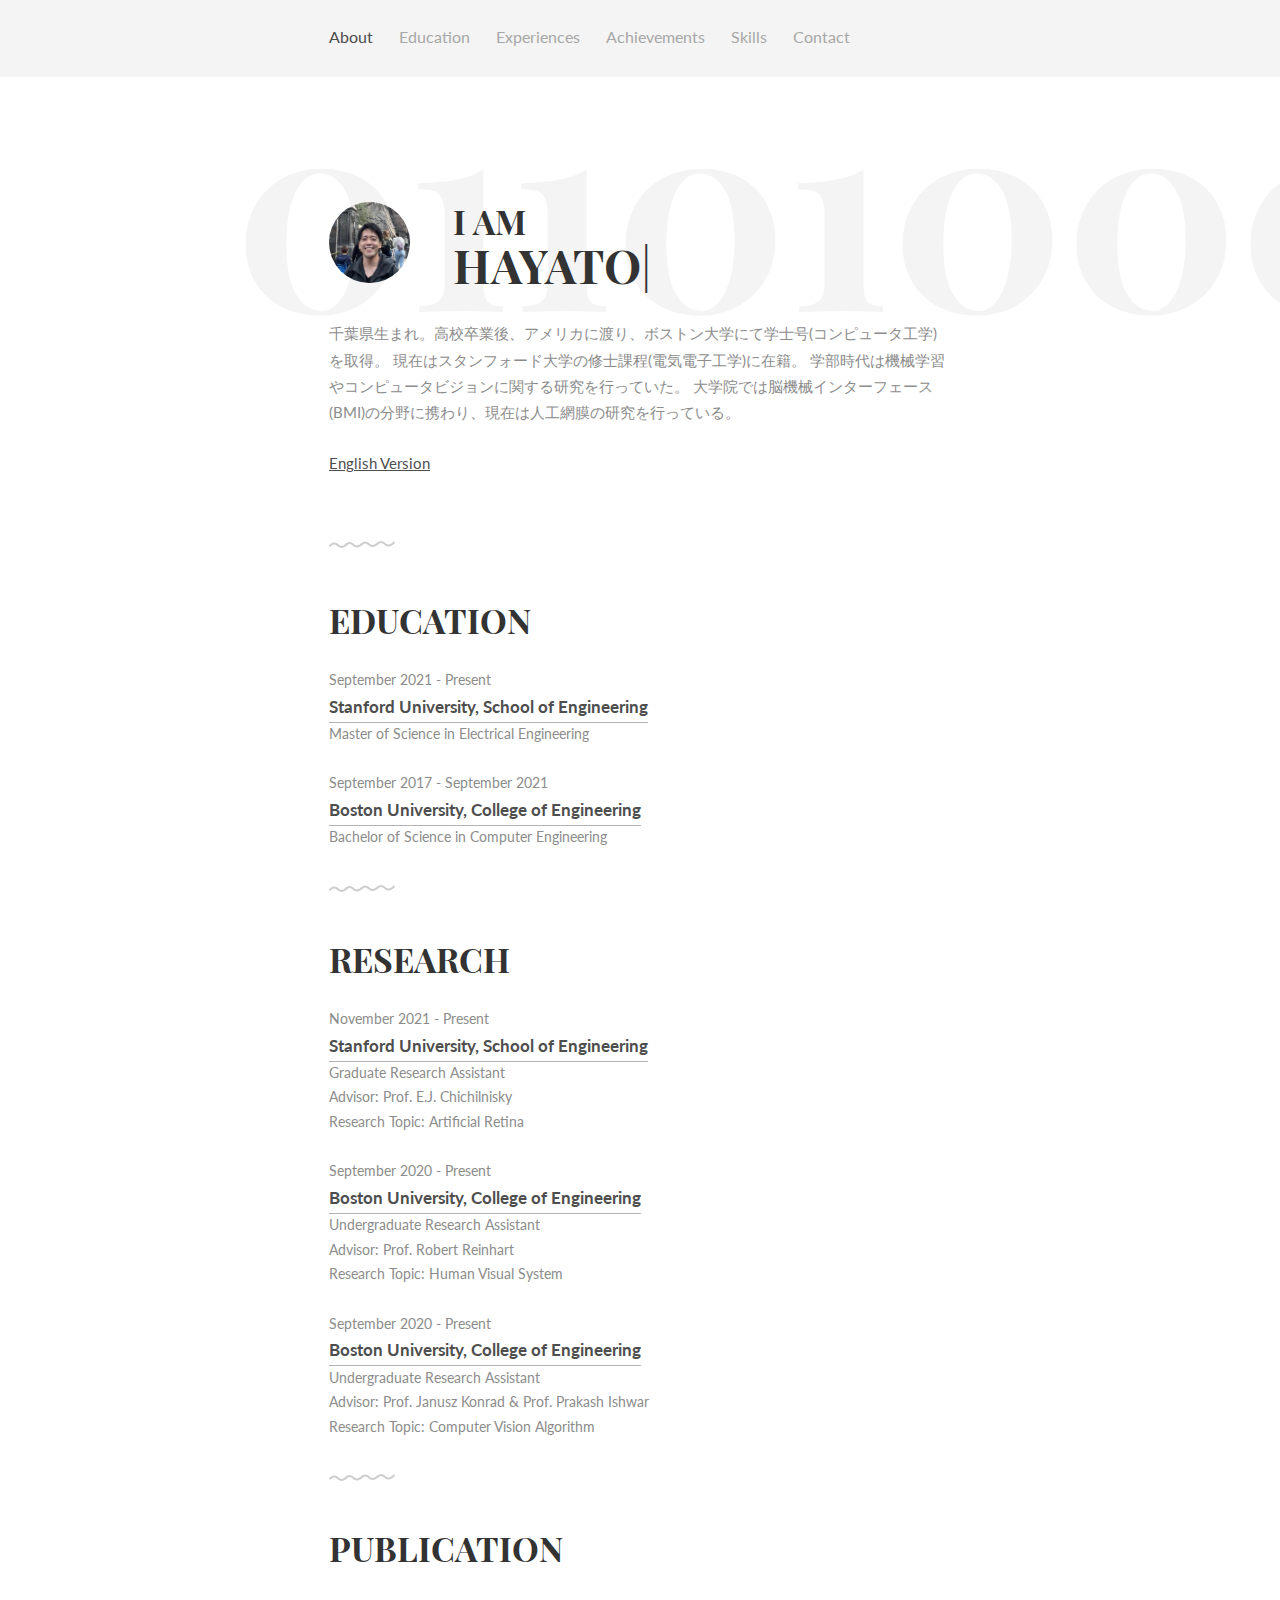
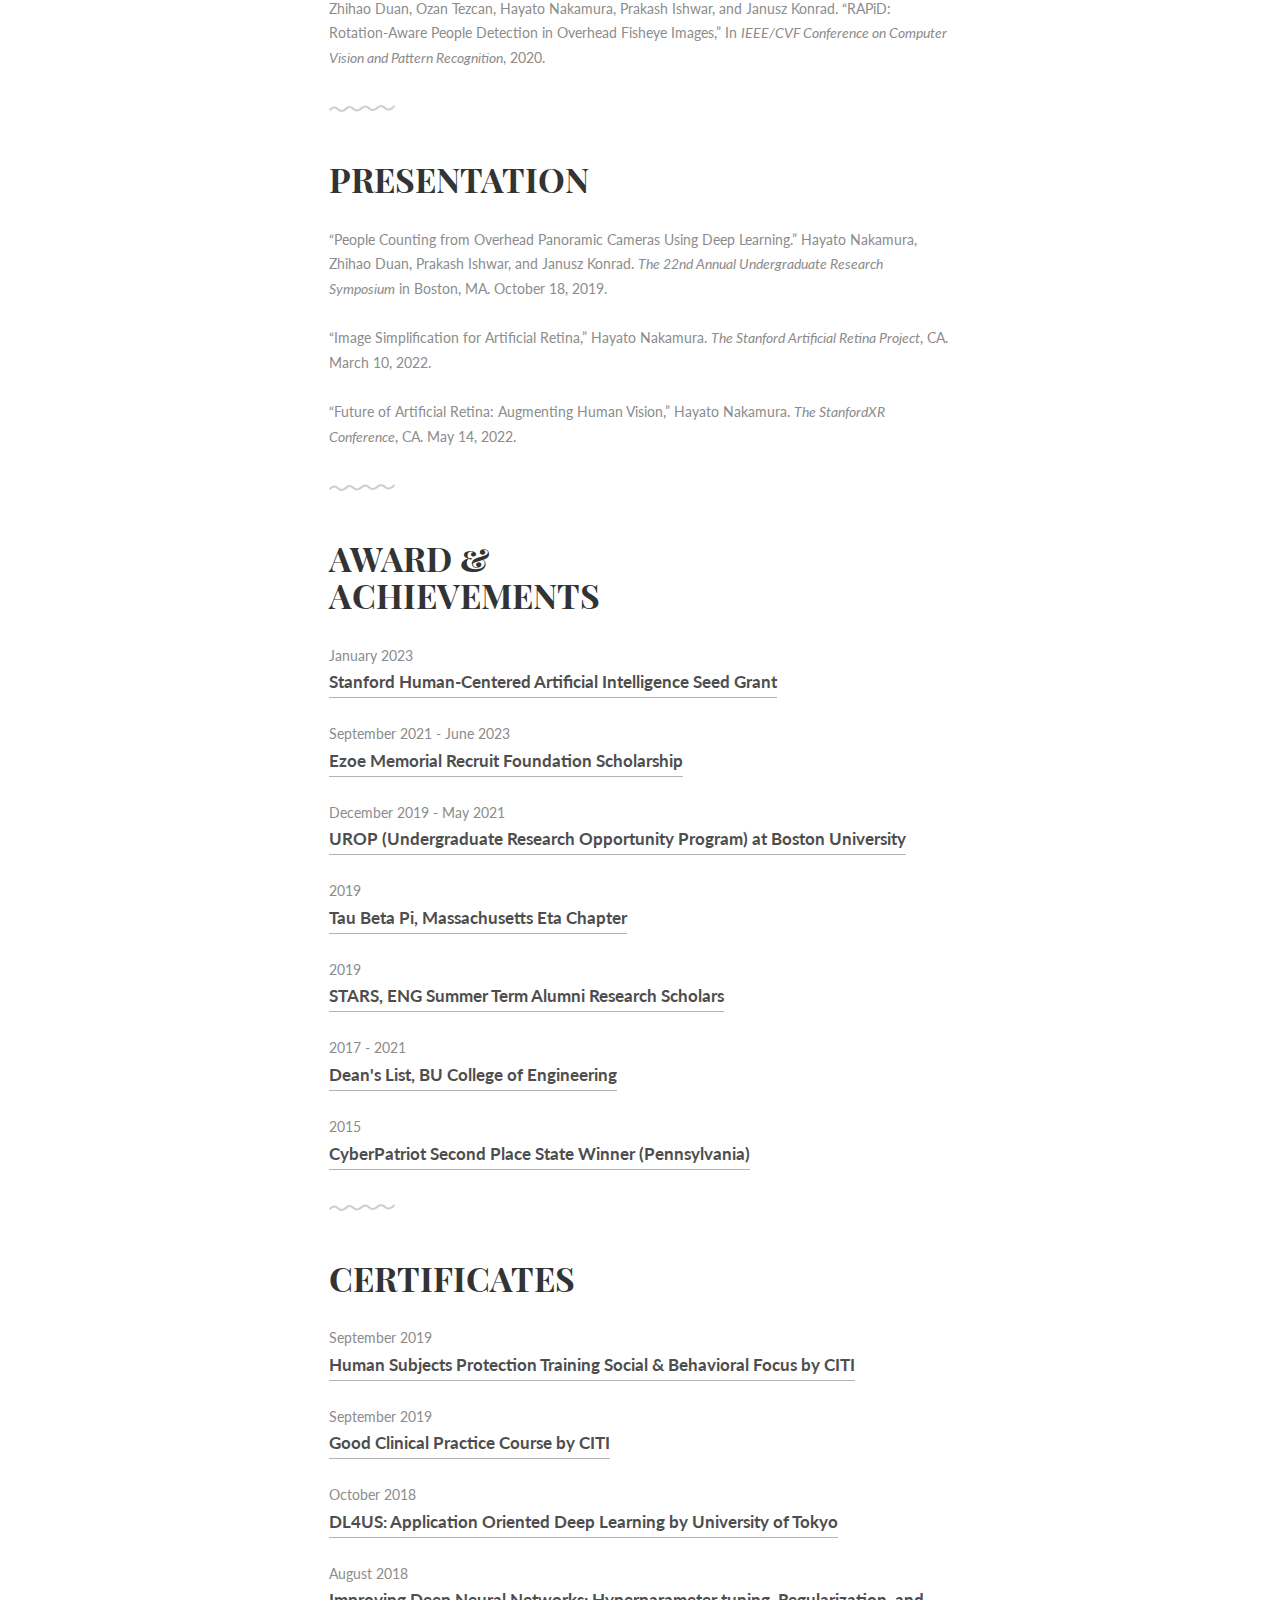
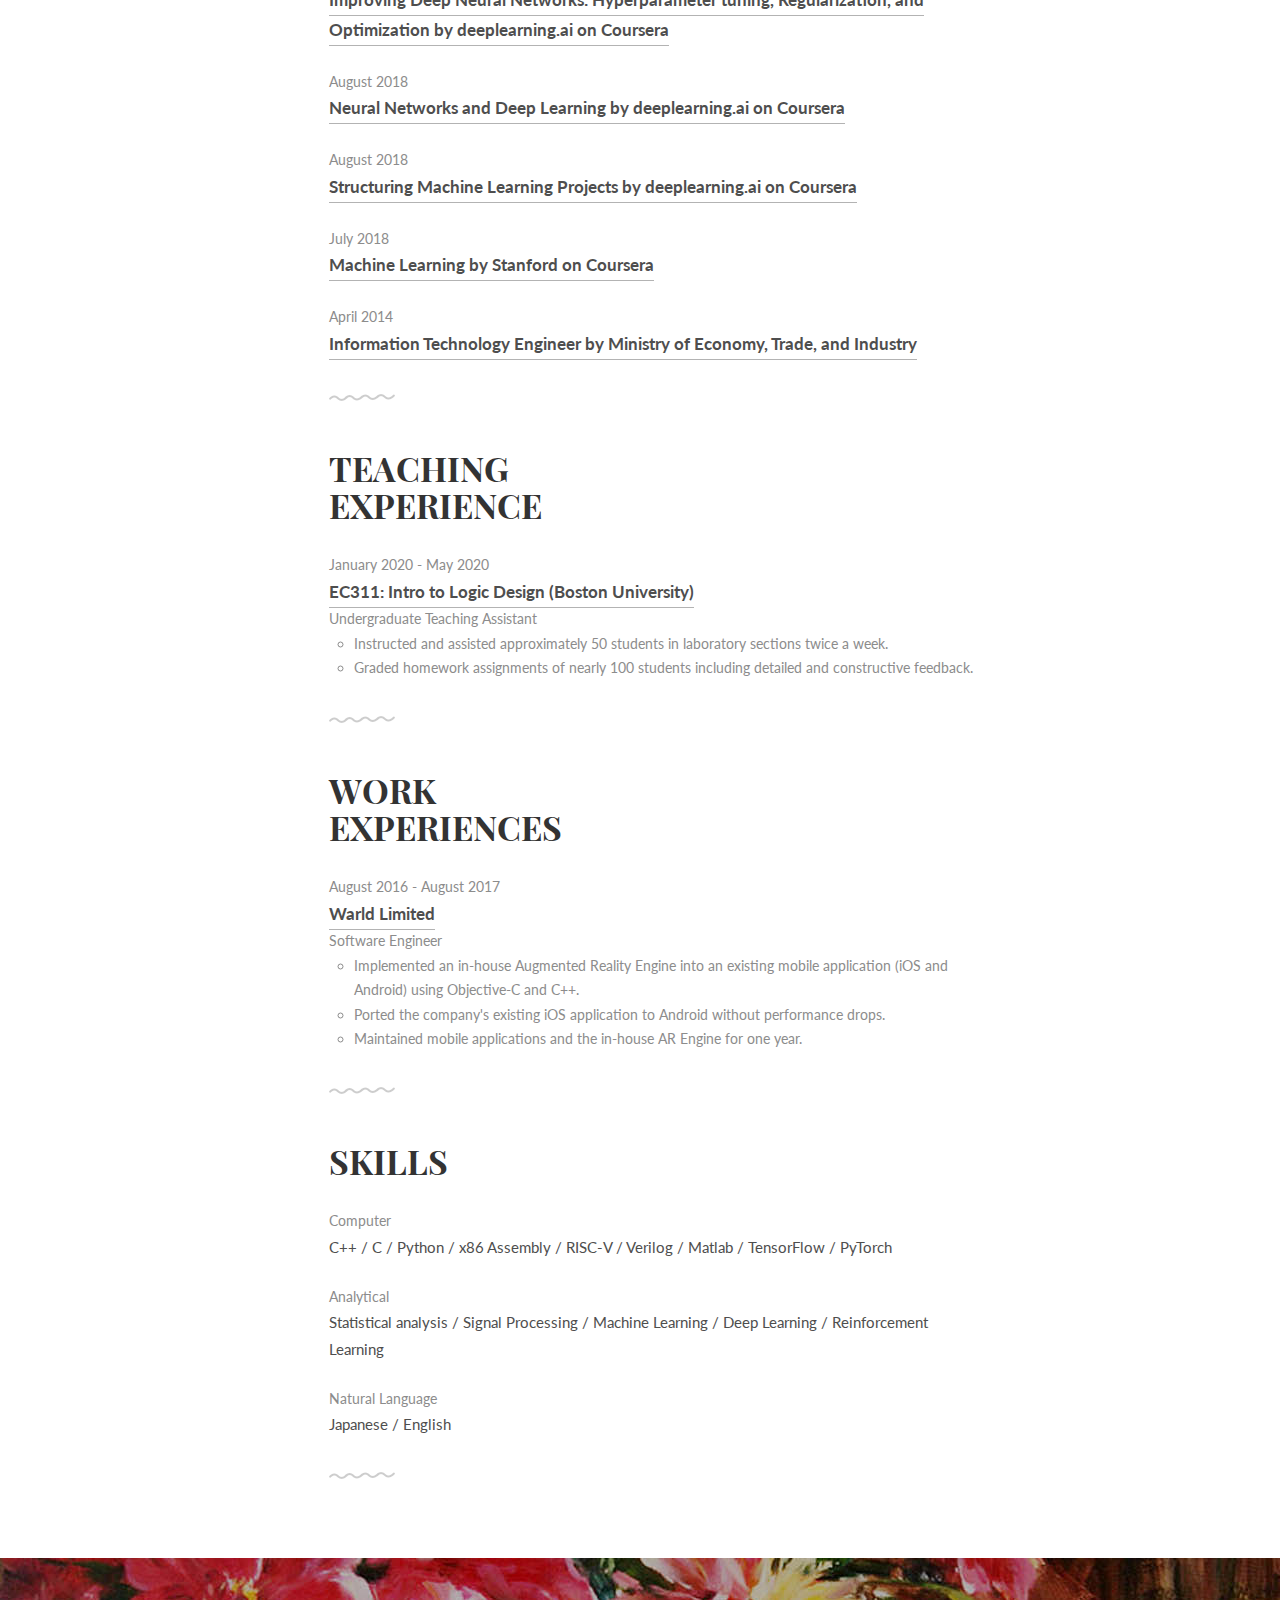
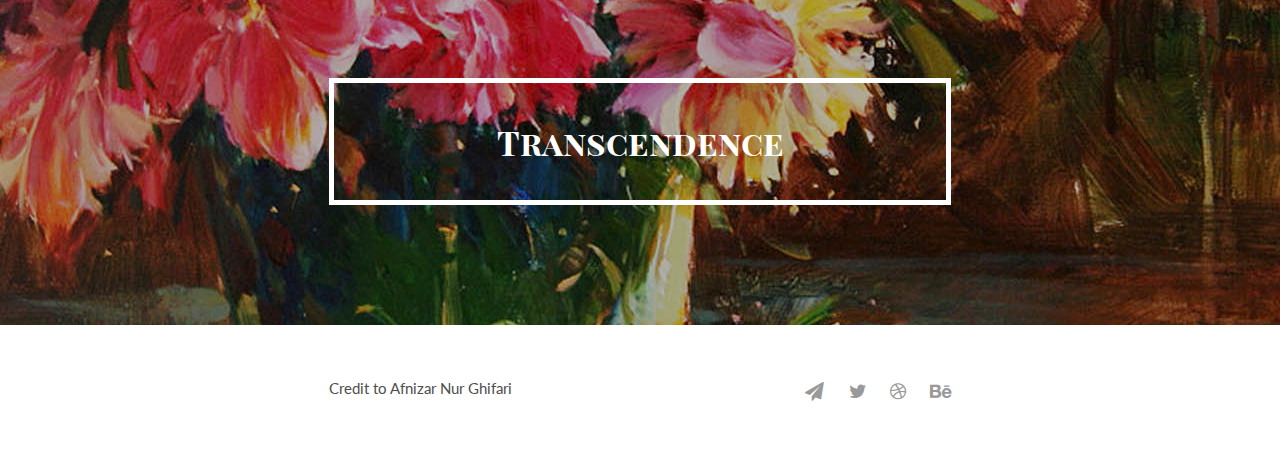
==== commit c292d0a2: "update skills" ====
--- a/index_jp.html
+++ b/index_jp.html
@@ -254,23 +254,23 @@
 	</div>
 
 	<!-- Technical Skills -->
-	<!-- <div class="skills section second" id="skills">
-		<div class="container">
-			<h1>Technical<br>Skills</h1>
+	<div class="skills section second" id="skills">
+		<div class="container">
+			<h1>Skills</h1>
 			<ul class="skill-list list-flat">
-				<li>Web Technology</li>
-				<li>HTML / CSS / SASS / PHP / Javascript</li>
+				<li>Computer</li>
+				<li>C++ / C / Python / x86 Assembly / RISC-V / Verilog / Matlab / TensorFlow / PyTorch</li>
 			</ul>
 			<ul class="skill-list list-flat">
-				<li>Database</li>
-				<li>MySQL / MongoDB / Oracle / Access</li>
+				<li>Analytical</li>
+				<li>Statistical analysis / Signal Processing / Machine Learning / Deep Learning / Reinforcement Learning</li>
 			</ul>
 			<ul class="skill-list list-flat">
-				<li>Framework</li>
-				<li>Laravel / CodeIgniter / Zend / Ruby On Rails</li>
-			</ul>
-		</div>
-	</div> -->
+				<li>Natural Language</li>
+				<li>Japanese / English</li>
+			</ul>
+		</div>
+	</div>
 
 	<!-- Quote -->
 	<div class="quote">
